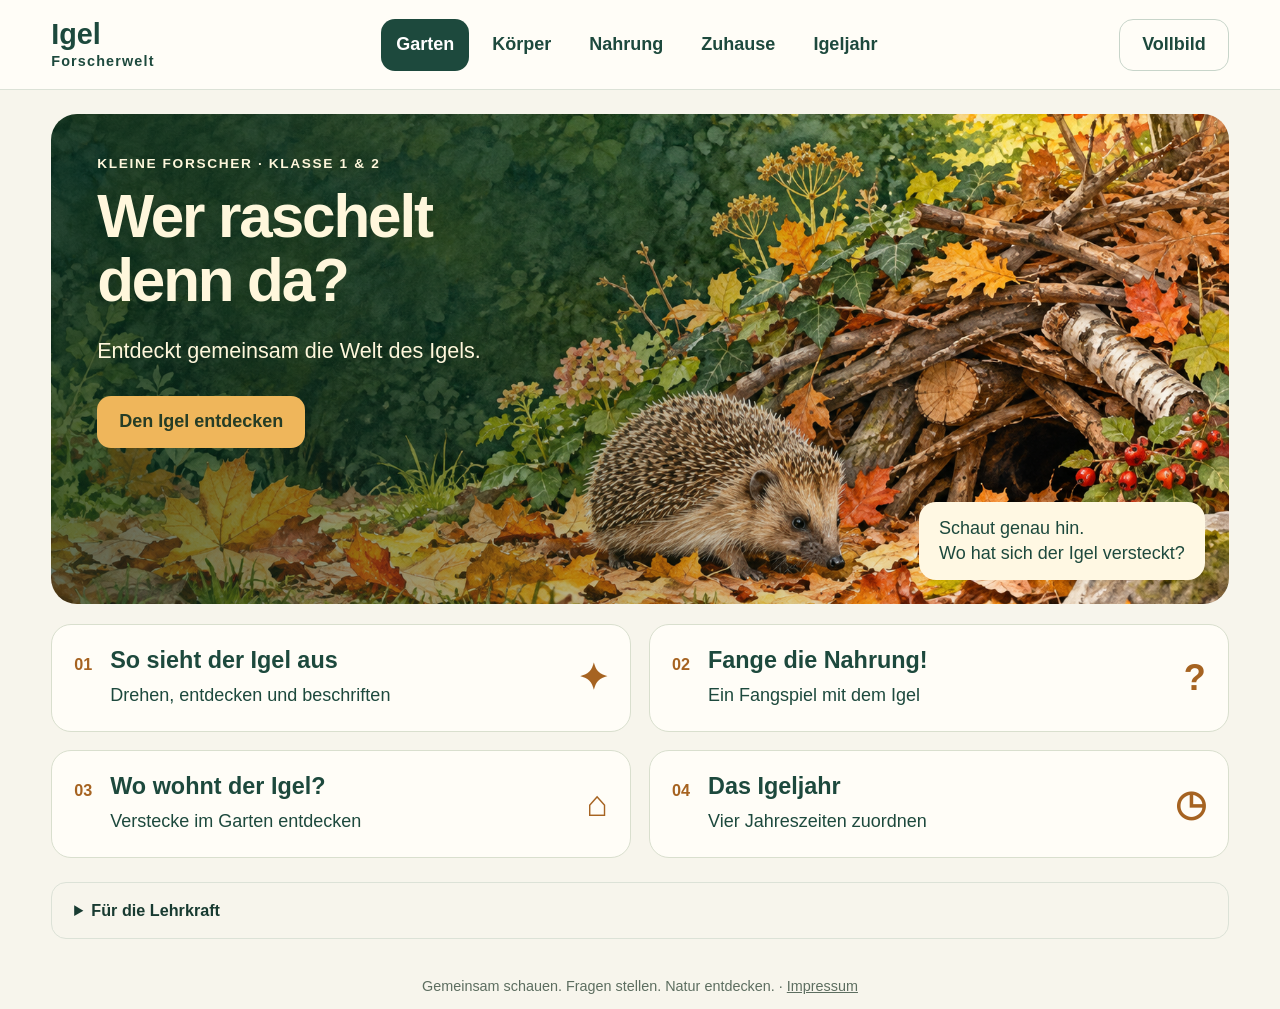
==== index.html @ 8b55c542 "Aktuelle Modellbeschriftung ohne alten Browsercache laden" ====
<!doctype html><html lang="de"><head><meta charset="utf-8"><meta name="viewport" content="width=device-width,initial-scale=1"><meta name="description" content="Entdeckt gemeinsam den Igel: Körperteile am 3D-Modell und ein Nahrungsspiel für Klasse 1 und 2."><title>Igel-Forscherwelt</title><link rel="icon" href="data:image/svg+xml,%3Csvg xmlns='http://www.w3.org/2000/svg' viewBox='0 0 32 32'%3E%3Crect width='32' height='32' rx='9' fill='%231d493d'/%3E%3Cpath d='M6 23L9 11L14 15L18 7L21 15L27 11L26 23Z' fill='%23efb65b'/%3E%3C/svg%3E"><link rel="stylesheet" href="style.css"></head><body>
<header><button class="brand" data-view="garden">Igel<span>Forscherwelt</span></button><nav aria-label="Lernstationen"><button data-view="garden" aria-current="page">Garten</button><button data-view="body">Körper</button><button data-view="food">Nahrung</button><button data-view="habitat">Zuhause</button><button data-view="year">Igeljahr</button></nav><button id="fullscreen" class="quiet">Vollbild</button></header>
<main><section id="garden" class="view"><div class="garden-art"><div class="intro"><div class="eyebrow">KLEINE FORSCHER · KLASSE 1 & 2</div><h1>Wer raschelt<br>denn da?</h1><p>Entdeckt gemeinsam die Welt des Igels.</p><button class="sun" data-view="body">Den Igel entdecken</button></div><div class="garden-note">Schaut genau hin.<br>Wo hat sich der Igel versteckt?</div></div><div class="station-grid"><button class="station" data-view="body"><span class="number">01</span><div><h2>So sieht der Igel aus</h2><p>Drehen, entdecken und beschriften</p></div><span class="station-symbol">✦</span></button><button class="station" data-view="food"><span class="number">02</span><div><h2>Fange die Nahrung!</h2><p>Ein Fangspiel mit dem Igel</p></div><span class="station-symbol">?</span></button><button class="station" data-view="habitat"><span class="number">03</span><div><h2>Wo wohnt der Igel?</h2><p>Verstecke im Garten entdecken</p></div><span class="station-symbol">⌂</span></button><button class="station" data-view="year"><span class="number">04</span><div><h2>Das Igeljahr</h2><p>Vier Jahreszeiten zuordnen</p></div><span class="station-symbol">◷</span></button></div><details class="teacher"><summary>Für die Lehrkraft</summary><p>Gemeinsam forschen: Vorwissen sammeln, Körperteile benennen und beschreiben, Nahrung unterscheiden. Am Beamer im Querformat nutzen; die Bildschirmspiegelung wird über das Kontrollzentrum des iPads gestartet.</p><p>Das 3D-Modell ist eine vereinfachte Darstellung des heimischen Igels. Lernziele orientieren sich am NRW-Lehrplan Sachunterricht, Bereich Natur und Umwelt, Tiere, Pflanzen, Lebensräume.</p><p>Fachliche Quellen: <a href="https://www.pro-igel.de/" target="_blank" rel="noopener">Pro Igel</a> · <a href="https://www.nabu.de/umwelt-und-ressourcen/oekologisch-leben/balkon-und-garten/tiere/saeugetiere/00755.html" target="_blank" rel="noopener">NABU: Igel im Garten</a> · <a href="https://bass.schule.nrw/19449.htm" target="_blank" rel="noopener">NRW: Lehrpläne Primarstufe</a></p></details></section>
<section id="body" class="view" hidden><div class="section-title"><div><div class="eyebrow">STATION 01 · KÖRPER</div><h1>Entdeckt den Igel.</h1></div></div><div class="body-layout"><div class="model-panel"><div id="model" aria-label="Drehbares 3D-Modell eines Igels"></div><div id="model-error" hidden>Das 3D-Modell konnte nicht geladen werden. Öffnet die Seite in Safari und versucht es erneut.</div><div class="model-help">Mit einem Finger drehen</div><div class="model-controls"><button id="rotate-left" aria-label="Igel nach links drehen">↶</button><button id="rotate-right" aria-label="Igel nach rechts drehen">↷</button><button id="reset-model">Ansicht zurücksetzen</button></div></div><div class="body-task"><div class="modes" role="group" aria-label="Aufgabenmodus"><button id="discover" aria-pressed="true">Entdecken</button><button id="practice" aria-pressed="false">Beschriften</button></div><p id="body-instruction">Tippt auf einen Punkt am Igel.</p><div class="words" id="words"></div><div class="feedback" id="body-feedback" aria-live="polite">Was fällt euch am Körper auf?</div><button id="all-labels" class="sun">Alle Namen zeigen</button><button id="restart-body" class="quiet">Neu beginnen</button></div></div></section>
<section id="food" class="view" hidden><div class="section-title"><div><div class="eyebrow">STATION 02 · NAHRUNG</div><h1>Fange die Nahrung!</h1></div></div><div class="catch-toolbar"><button id="catch-start" class="sun">Spiel starten</button><button id="catch-pause" class="quiet" disabled>Pause</button><span id="catch-score" role="status">0 gefangen</span></div><div id="catch-field" class="catch-field" tabindex="0" aria-label="Fangspiel. Igel mit dem Finger oder den Pfeiltasten bewegen."><div id="catch-item" class="catch-item" hidden></div><div id="catch-igel" class="catch-igel" aria-label="Igel">🦔</div><div class="catch-ground"></div></div><div class="catch-move"><button id="catch-left" aria-label="Igel nach links">←</button><span>Den Igel mit dem Finger oder den Pfeiltasten bewegen</span><button id="catch-right" aria-label="Igel nach rechts">→</button></div><p id="catch-feedback" class="feedback" aria-live="polite">Bereit?</p></section>
<section id="habitat" class="view" hidden><div class="section-title"><div><div class="eyebrow">STATION 03 · LEBENSRAUM</div><h1>Wo wohnt der Igel?</h1></div></div><p>Wo kann sich der Igel verstecken? Tippt auf die Orte.</p><div class="habitat-map"><div class="map-sky">☁️ ☀️ ☁️</div><div id="habitat-places" class="habitat-places"></div></div><p id="habitat-feedback" class="feedback" aria-live="polite">Schaut genau hin und begründet eure Vermutung.</p><button id="habitat-reset" class="quiet">Neu entdecken</button></section>
<section id="year" class="view" hidden><div class="section-title"><div><div class="eyebrow">STATION 04 · JAHRESZEITEN</div><h1>Das Igeljahr</h1></div></div><p>Wählt eine Karte. Tippt dann auf die passende Jahreszeit.</p><div id="year-cards" class="year-cards"></div><div id="year-seasons" class="year-seasons"></div><p id="year-feedback" class="feedback" aria-live="polite">Was macht der Igel im Laufe des Jahres?</p><button id="year-reset" class="quiet">Neu beginnen</button></section></main><footer>Gemeinsam schauen. Fragen stellen. Natur entdecken. · <a href="impressum.html" style="color:inherit;text-decoration:underline">Impressum</a></footer><script type="module" src="app.js?v=4"></script></body></html>
---- style.css ----
:root{font-family:ui-rounded,"Trebuchet MS",Arial,sans-serif;color:#183b31;background:#f7f5ec;font-size:18px;--green:#1d493d;--gold:#efb65b}*{box-sizing:border-box}body{margin:0}button,a{-webkit-tap-highlight-color:transparent}button{font:inherit;cursor:pointer;border:0;min-height:52px;border-radius:14px;padding:12px 22px;color:var(--green);background:#e8ece5;font-weight:700;touch-action:manipulation}button:focus-visible,a:focus-visible,summary:focus-visible{outline:4px solid #bc631d;outline-offset:4px}button:hover{filter:brightness(.96)}button:disabled{cursor:default;opacity:.7}header{height:90px;padding:12px 4vw;display:flex;align-items:center;justify-content:space-between;gap:18px;background:#fffdf7;border-bottom:1px solid #dce2d7}.brand{background:none;padding:0;font-size:1.6rem;text-align:left;line-height:1}.brand span{display:block;font-size:.8rem;margin-top:5px;letter-spacing:.08em}nav{display:flex;gap:8px}nav button{background:transparent}nav button[aria-current=page]{background:var(--green);color:white}.quiet{border:1px solid #c8d5ca;background:transparent}.sun{background:var(--gold);color:#263d26}main{max-width:1600px;margin:auto;padding:24px 4vw}.garden-art{height:min(53vw,490px);min-height:380px;border-radius:26px;background:linear-gradient(90deg,rgba(10,41,29,.65),transparent 80%),url(garten.png) center/cover;position:relative;color:#fff7dc;overflow:hidden}.intro{padding:42px 46px}.eyebrow{font-size:.76rem;letter-spacing:.12em;font-weight:800;margin-bottom:14px}h1{font-size:clamp(2.3rem,4.7vw,4.1rem);line-height:1.07;letter-spacing:-.035em;margin:0 0 20px}p{line-height:1.5}.intro p{font-size:1.2rem;max-width:400px;margin-bottom:28px}.garden-note{position:absolute;right:24px;bottom:24px;background:#fff8e3;color:var(--green);border-radius:17px;padding:14px 20px;font-size:1rem;line-height:1.4}.station-grid{display:grid;grid-template-columns:1fr 1fr;gap:18px;margin-top:20px}.station{display:flex;text-align:left;align-items:center;gap:18px;padding:22px;background:#fffdf7;border:1px solid #d9dfce;border-radius:20px}.number{color:#a66321;font-size:.9rem;align-self:flex-start;padding-top:8px}h2{font-size:1.3rem;margin:0 0 8px}.station p{font-weight:400;margin:0;font-size:1rem}.station-symbol{margin-left:auto;font-size:2rem;color:#a66321}.teacher{margin-top:24px;padding:18px 22px;border:1px solid #dce2d7;border-radius:15px;font-size:.9rem}.teacher summary{cursor:pointer;font-weight:700}.teacher a{color:#235f48}footer{text-align:center;font-size:.8rem;padding:15px 20px;color:#5d6e60}.section-title{display:flex;align-items:center;justify-content:space-between;gap:20px;margin:14px 0 24px}.section-title h1{font-size:2.5rem;margin:0}.body-layout{display:grid;grid-template-columns:minmax(0,1.6fr) minmax(300px,1fr);gap:24px}.model-panel{position:relative;background:#e3eadc;border:1px solid #cbd7c6;border-radius:24px;min-height:490px;overflow:hidden}#model{height:430px;position:relative;touch-action:none}#model canvas{display:block;width:100%;height:100%}.hotspot{position:absolute;min-height:40px;min-width:40px;padding:7px;border-radius:50px;background:#fff9e9;border:3px solid #b57629;box-shadow:0 2px 6px #0003;transform:translate(-50%,-50%);font-size:.87rem;z-index:2}.hotspot.named{padding:7px 13px}.model-help{position:absolute;left:20px;top:17px;font-size:.8rem;color:#526b53;pointer-events:none}.model-controls{display:flex;gap:8px;justify-content:center;padding:8px 10px 14px}.model-controls button{background:#f9fbf3;font-size:.9rem;padding:10px 15px}.body-task{padding:22px;background:#fffdf7;border:1px solid #dce2d7;border-radius:24px}.modes{display:flex;background:#edf0e7;border-radius:15px;padding:5px;gap:5px}.modes button{flex:1;padding:10px;font-size:.95rem;background:transparent}.modes button[aria-pressed=true]{background:var(--green);color:white}.words{display:grid;grid-template-columns:1fr 1fr;gap:9px}.words button{background:#f0efdf;border:2px solid transparent}.words button[aria-pressed=true]{border-color:#a5641d;background:#fce2a9}.words button.done{background:#d5e8ce}.feedback{background:#eef1e7;min-height:88px;border-radius:16px;padding:18px;line-height:1.5;font-weight:500;margin:18px 0}.body-task>.sun,.body-task>.quiet{width:100%;margin-bottom:9px}.food-instruction{font-size:1.2rem;margin:0 0 24px}.food-grid{display:grid;grid-template-columns:repeat(3,1fr);gap:16px}.food-card{background:#fffdf7;border:3px solid #dce2d7;min-height:160px;position:relative;display:flex;align-items:center;justify-content:center;gap:18px;font-size:1.3rem}.food-card .emoji{font-size:3.2rem;font-family:"Apple Color Emoji","Segoe UI Emoji",sans-serif}.food-card[aria-pressed=true]{border-color:#a5641d;background:#fff0c8}.food-card[aria-pressed=true]:after{content:'✓';position:absolute;right:12px;top:8px;color:#885014}.food-card.correct{border-color:#4d8051}.food-card.wrong{border-color:#b87736}.food-bottom{display:flex;align-items:center;gap:12px;margin-top:20px}.food-bottom .feedback{flex:1;margin:0}.view[hidden]{display:none!important}#model-error{padding:80px 30px;position:absolute;inset:0;background:#e3eadc} @media(max-width:900px){:root{font-size:17px}header{padding:10px 3vw;height:80px}main{padding:20px 3vw}.intro{padding:30px}.body-layout{grid-template-columns:1.3fr 1fr;gap:15px}.body-task{padding:15px}#model{height:380px}.model-panel{min-height:450px}.food-card{gap:10px;font-size:1.1rem}.food-card .emoji{font-size:2.8rem}.section-title h1{font-size:2.2rem}.food-bottom{flex-wrap:wrap}.food-bottom .feedback{flex-basis:100%}}@media(max-width:650px){header{height:auto;flex-wrap:wrap;gap:8px}.brand{font-size:1.25rem}header>.quiet{font-size:.8rem;padding:8px 12px;min-height:42px}nav{order:3;width:100%}nav button{flex:1;padding:8px;min-height:44px}h1{font-size:2.7rem}.garden-art{min-height:450px;background-position:60% center}.intro{padding:27px}.intro p{max-width:240px}.garden-note{left:20px;right:auto;bottom:20px;font-size:.9rem}.station-grid,.body-layout{grid-template-columns:1fr}.section-title{align-items:flex-start}.section-title h1{font-size:1.9rem}.section-title .quiet{padding:10px;font-size:.85rem}.food-grid{grid-template-columns:1fr 1fr}.food-card{min-height:145px;flex-direction:column;gap:8px}.model-panel{min-height:430px}#model{height:360px}.food-bottom button{flex:1}.station{padding:18px}}@media(prefers-reduced-motion:reduce){*{scroll-behavior:auto}}
.model-panel{background:radial-gradient(ellipse at 50% 42%,#f8f6ee 0%,#e7e8df 72%,#dce0d4 100%)}.model-leaders{position:absolute;inset:0;width:100%;height:100%;pointer-events:none;z-index:1}.model-leaders line{stroke:#8b765a;stroke-width:1.4;stroke-dasharray:3 3}.hotspot{min-height:34px;min-width:34px;padding:4px;border-width:2px;font-size:.8rem;background:#fffdf4;box-shadow:0 2px 7px #34230e1c}.hotspot.named{padding:5px 10px}.model-help{z-index:3}

header{height:auto;min-height:90px;flex-wrap:wrap}nav{flex-wrap:wrap}nav button{padding:10px 15px}.catch-toolbar,.catch-move{display:flex;align-items:center;justify-content:center;gap:16px;flex-wrap:wrap;margin:16px 0}.catch-field{height:390px;position:relative;overflow:hidden;border-radius:24px;border:2px solid #b7cab0;background:linear-gradient(#e6f3f4,#f5f7dd 78%,#c0d69d);touch-action:none;max-width:950px;margin:auto}.catch-item{position:absolute;transform:translateX(-50%);text-align:center;z-index:2;font-size:52px;line-height:1.1}.catch-item small{display:block;font-size:16px;font-weight:bold;background:#fffdf5;padding:4px 8px;border-radius:8px}.catch-igel{position:absolute;bottom:12px;left:50%;transform:translateX(-50%);font-size:68px;z-index:3}.catch-ground{position:absolute;bottom:0;width:100%;height:24px;background:#759d54}.catch-move span{font-size:.9rem}.habitat-map{padding:24px;border-radius:24px;background:linear-gradient(#dceff5 20%,#d2e4ba 20%)}.map-sky{font-size:3rem;text-align:center;margin-bottom:25px}.habitat-places,.year-cards{display:grid;grid-template-columns:repeat(3,1fr);gap:16px}.place{display:flex;flex-direction:column;align-items:center;gap:12px;min-height:160px;background:#fffdf3;border:3px solid transparent}.place>span{font-size:3.5rem}.place.visited{border-color:#668451}.year-cards{grid-template-columns:repeat(2,1fr)}.year-card{display:flex;align-items:center;text-align:left;gap:18px;background:#fffdf5;border:3px solid #dce2d7}.year-card>span:first-child{font-size:2.5rem}.year-card[aria-pressed=true]{border-color:#a66321;background:#fff0c8}.year-seasons{display:grid;grid-template-columns:repeat(4,1fr);gap:14px;margin-top:24px}.season{display:flex;flex-direction:column;gap:12px;min-height:180px;background:#e7eddf}.season>span{font-size:2.5rem}.season-answer{font-weight:normal;font-size:.95rem;line-height:1.5}@media(max-width:650px){.habitat-places,.year-seasons{grid-template-columns:repeat(2,1fr)}.year-cards{grid-template-columns:1fr}.catch-field{height:330px}.catch-move span{order:3;width:100%;text-align:center}nav{gap:3px}nav button{font-size:.85rem;padding:8px}.place{padding:10px;min-height:140px}.station-grid{grid-template-columns:1fr}}
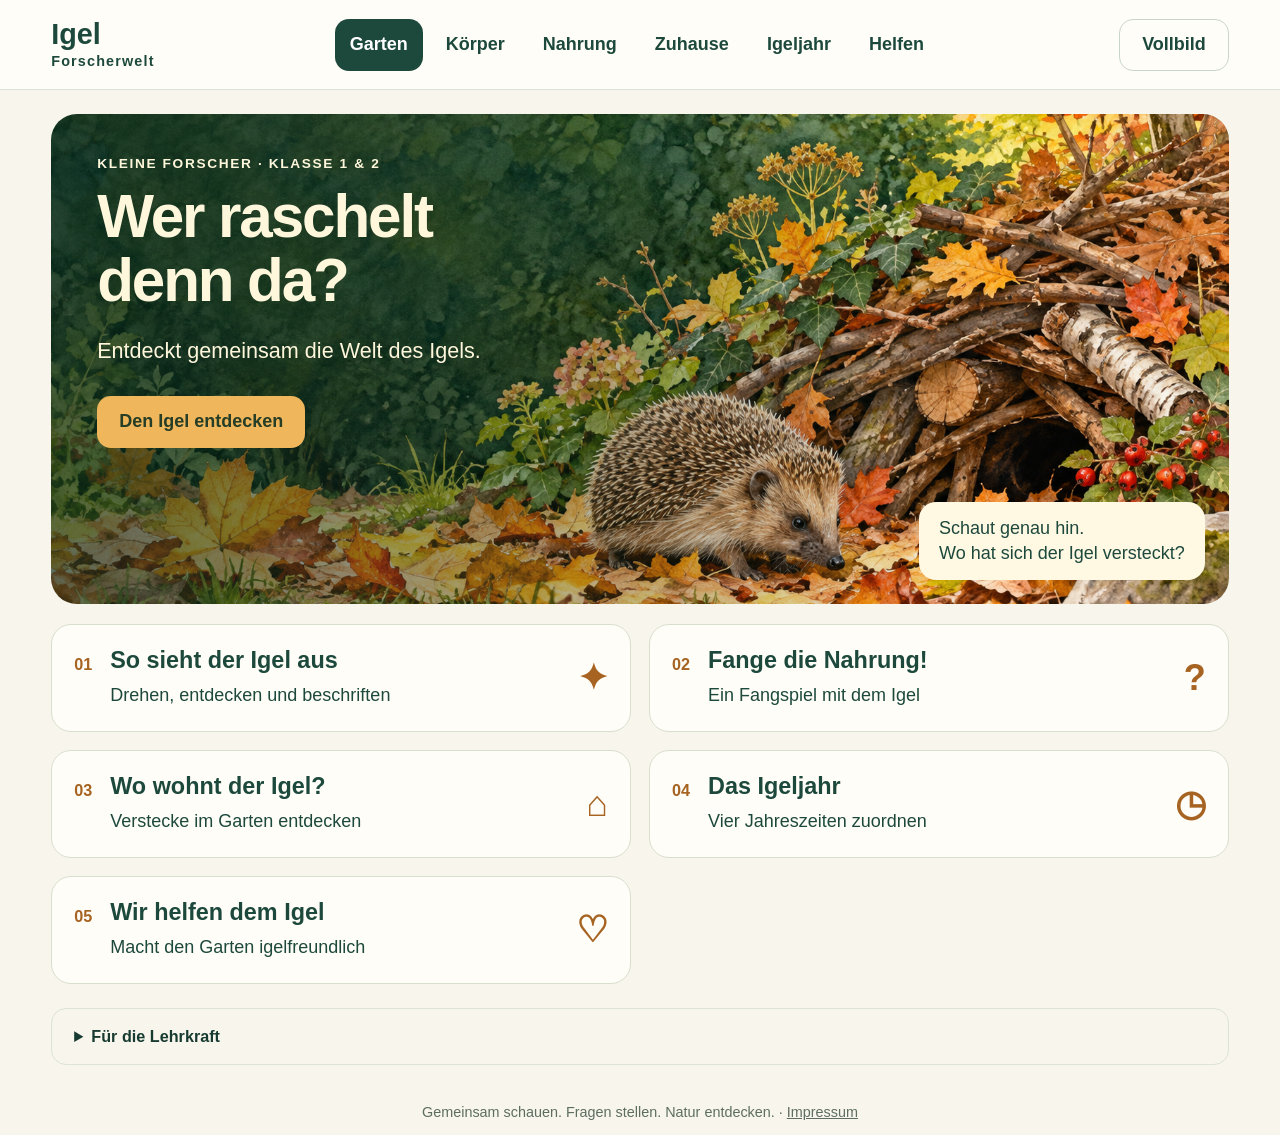
==== commit da1eb759: "Igelfreundlichen Garten und Forscherquizze ergänzen" ====
--- a/index.html
+++ b/index.html
@@ -1,7 +1,7 @@
-<!doctype html><html lang="de"><head><meta charset="utf-8"><meta name="viewport" content="width=device-width,initial-scale=1"><meta name="description" content="Entdeckt gemeinsam den Igel: Körperteile am 3D-Modell und ein Nahrungsspiel für Klasse 1 und 2."><title>Igel-Forscherwelt</title><link rel="icon" href="data:image/svg+xml,%3Csvg xmlns='http://www.w3.org/2000/svg' viewBox='0 0 32 32'%3E%3Crect width='32' height='32' rx='9' fill='%231d493d'/%3E%3Cpath d='M6 23L9 11L14 15L18 7L21 15L27 11L26 23Z' fill='%23efb65b'/%3E%3C/svg%3E"><link rel="stylesheet" href="style.css"></head><body>
-<header><button class="brand" data-view="garden">Igel<span>Forscherwelt</span></button><nav aria-label="Lernstationen"><button data-view="garden" aria-current="page">Garten</button><button data-view="body">Körper</button><button data-view="food">Nahrung</button><button data-view="habitat">Zuhause</button><button data-view="year">Igeljahr</button></nav><button id="fullscreen" class="quiet">Vollbild</button></header>
-<main><section id="garden" class="view"><div class="garden-art"><div class="intro"><div class="eyebrow">KLEINE FORSCHER · KLASSE 1 & 2</div><h1>Wer raschelt<br>denn da?</h1><p>Entdeckt gemeinsam die Welt des Igels.</p><button class="sun" data-view="body">Den Igel entdecken</button></div><div class="garden-note">Schaut genau hin.<br>Wo hat sich der Igel versteckt?</div></div><div class="station-grid"><button class="station" data-view="body"><span class="number">01</span><div><h2>So sieht der Igel aus</h2><p>Drehen, entdecken und beschriften</p></div><span class="station-symbol">✦</span></button><button class="station" data-view="food"><span class="number">02</span><div><h2>Fange die Nahrung!</h2><p>Ein Fangspiel mit dem Igel</p></div><span class="station-symbol">?</span></button><button class="station" data-view="habitat"><span class="number">03</span><div><h2>Wo wohnt der Igel?</h2><p>Verstecke im Garten entdecken</p></div><span class="station-symbol">⌂</span></button><button class="station" data-view="year"><span class="number">04</span><div><h2>Das Igeljahr</h2><p>Vier Jahreszeiten zuordnen</p></div><span class="station-symbol">◷</span></button></div><details class="teacher"><summary>Für die Lehrkraft</summary><p>Gemeinsam forschen: Vorwissen sammeln, Körperteile benennen und beschreiben, Nahrung unterscheiden. Am Beamer im Querformat nutzen; die Bildschirmspiegelung wird über das Kontrollzentrum des iPads gestartet.</p><p>Das 3D-Modell ist eine vereinfachte Darstellung des heimischen Igels. Lernziele orientieren sich am NRW-Lehrplan Sachunterricht, Bereich Natur und Umwelt, Tiere, Pflanzen, Lebensräume.</p><p>Fachliche Quellen: <a href="https://www.pro-igel.de/" target="_blank" rel="noopener">Pro Igel</a> · <a href="https://www.nabu.de/umwelt-und-ressourcen/oekologisch-leben/balkon-und-garten/tiere/saeugetiere/00755.html" target="_blank" rel="noopener">NABU: Igel im Garten</a> · <a href="https://bass.schule.nrw/19449.htm" target="_blank" rel="noopener">NRW: Lehrpläne Primarstufe</a></p></details></section>
+<!doctype html><html lang="de"><head><meta charset="utf-8"><meta name="viewport" content="width=device-width,initial-scale=1"><meta name="description" content="Entdeckt gemeinsam den Igel: Körperteile am 3D-Modell und ein Nahrungsspiel für Klasse 1 und 2."><title>Igel-Forscherwelt</title><link rel="icon" href="data:image/svg+xml,%3Csvg xmlns='http://www.w3.org/2000/svg' viewBox='0 0 32 32'%3E%3Crect width='32' height='32' rx='9' fill='%231d493d'/%3E%3Cpath d='M6 23L9 11L14 15L18 7L21 15L27 11L26 23Z' fill='%23efb65b'/%3E%3C/svg%3E"><link rel="stylesheet" href="style.css?v=5"></head><body>
+<header><button class="brand" data-view="garden">Igel<span>Forscherwelt</span></button><nav aria-label="Lernstationen"><button data-view="garden" aria-current="page">Garten</button><button data-view="body">Körper</button><button data-view="food">Nahrung</button><button data-view="habitat">Zuhause</button><button data-view="year">Igeljahr</button><button data-view="help">Helfen</button></nav><button id="fullscreen" class="quiet">Vollbild</button></header>
+<main><section id="garden" class="view"><div class="garden-art"><div class="intro"><div class="eyebrow">KLEINE FORSCHER · KLASSE 1 & 2</div><h1>Wer raschelt<br>denn da?</h1><p>Entdeckt gemeinsam die Welt des Igels.</p><button class="sun" data-view="body">Den Igel entdecken</button></div><div class="garden-note">Schaut genau hin.<br>Wo hat sich der Igel versteckt?</div></div><div class="station-grid"><button class="station" data-view="body"><span class="number">01</span><div><h2>So sieht der Igel aus</h2><p>Drehen, entdecken und beschriften</p></div><span class="station-symbol">✦</span></button><button class="station" data-view="food"><span class="number">02</span><div><h2>Fange die Nahrung!</h2><p>Ein Fangspiel mit dem Igel</p></div><span class="station-symbol">?</span></button><button class="station" data-view="habitat"><span class="number">03</span><div><h2>Wo wohnt der Igel?</h2><p>Verstecke im Garten entdecken</p></div><span class="station-symbol">⌂</span></button><button class="station" data-view="year"><span class="number">04</span><div><h2>Das Igeljahr</h2><p>Vier Jahreszeiten zuordnen</p></div><span class="station-symbol">◷</span></button><button class="station" data-view="help"><span class="number">05</span><div><h2>Wir helfen dem Igel</h2><p>Macht den Garten igelfreundlich</p></div><span class="station-symbol">♡</span></button></div><details class="teacher"><summary>Für die Lehrkraft</summary><p>Gemeinsam forschen: Vorwissen sammeln, Körperteile benennen und beschreiben, Nahrung unterscheiden. Am Beamer im Querformat nutzen; die Bildschirmspiegelung wird über das Kontrollzentrum des iPads gestartet.</p><p>Das 3D-Modell ist eine vereinfachte Darstellung des heimischen Igels. Lernziele orientieren sich am NRW-Lehrplan Sachunterricht, Bereich Natur und Umwelt, Tiere, Pflanzen, Lebensräume. Bei der Station „Helfen“ gemeinsam begründen und die Ideen mit Erwachsenen im eigenen Garten besprechen.</p><p>Fachliche Quellen: <a href="https://www.pro-igel.de/" target="_blank" rel="noopener">Pro Igel</a> · <a href="https://www.nabu.de/umwelt-und-ressourcen/oekologisch-leben/balkon-und-garten/tiere/saeugetiere/00755.html" target="_blank" rel="noopener">NABU: Igel im Garten</a> · <a href="https://bass.schule.nrw/19449.htm" target="_blank" rel="noopener">NRW: Lehrpläne Primarstufe</a></p></details></section>
 <section id="body" class="view" hidden><div class="section-title"><div><div class="eyebrow">STATION 01 · KÖRPER</div><h1>Entdeckt den Igel.</h1></div></div><div class="body-layout"><div class="model-panel"><div id="model" aria-label="Drehbares 3D-Modell eines Igels"></div><div id="model-error" hidden>Das 3D-Modell konnte nicht geladen werden. Öffnet die Seite in Safari und versucht es erneut.</div><div class="model-help">Mit einem Finger drehen</div><div class="model-controls"><button id="rotate-left" aria-label="Igel nach links drehen">↶</button><button id="rotate-right" aria-label="Igel nach rechts drehen">↷</button><button id="reset-model">Ansicht zurücksetzen</button></div></div><div class="body-task"><div class="modes" role="group" aria-label="Aufgabenmodus"><button id="discover" aria-pressed="true">Entdecken</button><button id="practice" aria-pressed="false">Beschriften</button></div><p id="body-instruction">Tippt auf einen Punkt am Igel.</p><div class="words" id="words"></div><div class="feedback" id="body-feedback" aria-live="polite">Was fällt euch am Körper auf?</div><button id="all-labels" class="sun">Alle Namen zeigen</button><button id="restart-body" class="quiet">Neu beginnen</button></div></div></section>
 <section id="food" class="view" hidden><div class="section-title"><div><div class="eyebrow">STATION 02 · NAHRUNG</div><h1>Fange die Nahrung!</h1></div></div><div class="catch-toolbar"><button id="catch-start" class="sun">Spiel starten</button><button id="catch-pause" class="quiet" disabled>Pause</button><span id="catch-score" role="status">0 gefangen</span></div><div id="catch-field" class="catch-field" tabindex="0" aria-label="Fangspiel. Igel mit dem Finger oder den Pfeiltasten bewegen."><div id="catch-item" class="catch-item" hidden></div><div id="catch-igel" class="catch-igel" aria-label="Igel">🦔</div><div class="catch-ground"></div></div><div class="catch-move"><button id="catch-left" aria-label="Igel nach links">←</button><span>Den Igel mit dem Finger oder den Pfeiltasten bewegen</span><button id="catch-right" aria-label="Igel nach rechts">→</button></div><p id="catch-feedback" class="feedback" aria-live="polite">Bereit?</p></section>
 <section id="habitat" class="view" hidden><div class="section-title"><div><div class="eyebrow">STATION 03 · LEBENSRAUM</div><h1>Wo wohnt der Igel?</h1></div></div><p>Wo kann sich der Igel verstecken? Tippt auf die Orte.</p><div class="habitat-map"><div class="map-sky">☁️ ☀️ ☁️</div><div id="habitat-places" class="habitat-places"></div></div><p id="habitat-feedback" class="feedback" aria-live="polite">Schaut genau hin und begründet eure Vermutung.</p><button id="habitat-reset" class="quiet">Neu entdecken</button></section>
-<section id="year" class="view" hidden><div class="section-title"><div><div class="eyebrow">STATION 04 · JAHRESZEITEN</div><h1>Das Igeljahr</h1></div></div><p>Wählt eine Karte. Tippt dann auf die passende Jahreszeit.</p><div id="year-cards" class="year-cards"></div><div id="year-seasons" class="year-seasons"></div><p id="year-feedback" class="feedback" aria-live="polite">Was macht der Igel im Laufe des Jahres?</p><button id="year-reset" class="quiet">Neu beginnen</button></section></main><footer>Gemeinsam schauen. Fragen stellen. Natur entdecken. · <a href="impressum.html" style="color:inherit;text-decoration:underline">Impressum</a></footer><script type="module" src="app.js?v=4"></script></body></html>
+<section id="year" class="view" hidden><div class="section-title"><div><div class="eyebrow">STATION 04 · JAHRESZEITEN</div><h1>Das Igeljahr</h1></div></div><p>Wählt eine Karte. Tippt dann auf die passende Jahreszeit.</p><div id="year-cards" class="year-cards"></div><div id="year-seasons" class="year-seasons"></div><p id="year-feedback" class="feedback" aria-live="polite">Was macht der Igel im Laufe des Jahres?</p><button id="year-reset" class="quiet">Neu beginnen</button></section><section id="help" class="view" hidden><div class="section-title"><div><div class="eyebrow">STATION 05 · IGELSCHUTZ</div><h1>Wir helfen dem Igel.</h1></div></div><p>Unser Igel braucht Verstecke, Wasser und freie Wege. Tippt auf eine Stelle im Garten. Wählt dann eine Hilfe.</p><div class="help-garden"><div class="help-sky" aria-hidden="true">☁️ &nbsp; 🌙 &nbsp; ☁️</div><div class="help-resident" aria-hidden="true">🦔</div><p id="help-progress" role="status">0 von 4 Gartenstellen verbessert</p><div id="help-spots" class="help-spots"></div></div><div id="help-task" class="help-task" hidden><h2 id="help-question" tabindex="-1"></h2><div id="help-options" class="help-options"></div></div><p id="help-feedback" class="feedback" aria-live="polite">Wo könnt ihr dem Igel helfen? Begründet eure Ideen.</p><button id="help-reset" class="quiet">Garten neu gestalten</button></section></main><footer>Gemeinsam schauen. Fragen stellen. Natur entdecken. · <a href="impressum.html" style="color:inherit;text-decoration:underline">Impressum</a></footer><script type="module" src="app.js?v=5"></script></body></html>
--- a/style.css
+++ b/style.css
@@ -1,4 +1,5 @@
-:root{font-family:ui-rounded,"Trebuchet MS",Arial,sans-serif;color:#183b31;background:#f7f5ec;font-size:18px;--green:#1d493d;--gold:#efb65b}*{box-sizing:border-box}body{margin:0}button,a{-webkit-tap-highlight-color:transparent}button{font:inherit;cursor:pointer;border:0;min-height:52px;border-radius:14px;padding:12px 22px;color:var(--green);background:#e8ece5;font-weight:700;touch-action:manipulation}button:focus-visible,a:focus-visible,summary:focus-visible{outline:4px solid #bc631d;outline-offset:4px}button:hover{filter:brightness(.96)}button:disabled{cursor:default;opacity:.7}header{height:90px;padding:12px 4vw;display:flex;align-items:center;justify-content:space-between;gap:18px;background:#fffdf7;border-bottom:1px solid #dce2d7}.brand{background:none;padding:0;font-size:1.6rem;text-align:left;line-height:1}.brand span{display:block;font-size:.8rem;margin-top:5px;letter-spacing:.08em}nav{display:flex;gap:8px}nav button{background:transparent}nav button[aria-current=page]{background:var(--green);color:white}.quiet{border:1px solid #c8d5ca;background:transparent}.sun{background:var(--gold);color:#263d26}main{max-width:1600px;margin:auto;padding:24px 4vw}.garden-art{height:min(53vw,490px);min-height:380px;border-radius:26px;background:linear-gradient(90deg,rgba(10,41,29,.65),transparent 80%),url(garten.png) center/cover;position:relative;color:#fff7dc;overflow:hidden}.intro{padding:42px 46px}.eyebrow{font-size:.76rem;letter-spacing:.12em;font-weight:800;margin-bottom:14px}h1{font-size:clamp(2.3rem,4.7vw,4.1rem);line-height:1.07;letter-spacing:-.035em;margin:0 0 20px}p{line-height:1.5}.intro p{font-size:1.2rem;max-width:400px;margin-bottom:28px}.garden-note{position:absolute;right:24px;bottom:24px;background:#fff8e3;color:var(--green);border-radius:17px;padding:14px 20px;font-size:1rem;line-height:1.4}.station-grid{display:grid;grid-template-columns:1fr 1fr;gap:18px;margin-top:20px}.station{display:flex;text-align:left;align-items:center;gap:18px;padding:22px;background:#fffdf7;border:1px solid #d9dfce;border-radius:20px}.number{color:#a66321;font-size:.9rem;align-self:flex-start;padding-top:8px}h2{font-size:1.3rem;margin:0 0 8px}.station p{font-weight:400;margin:0;font-size:1rem}.station-symbol{margin-left:auto;font-size:2rem;color:#a66321}.teacher{margin-top:24px;padding:18px 22px;border:1px solid #dce2d7;border-radius:15px;font-size:.9rem}.teacher summary{cursor:pointer;font-weight:700}.teacher a{color:#235f48}footer{text-align:center;font-size:.8rem;padding:15px 20px;color:#5d6e60}.section-title{display:flex;align-items:center;justify-content:space-between;gap:20px;margin:14px 0 24px}.section-title h1{font-size:2.5rem;margin:0}.body-layout{display:grid;grid-template-columns:minmax(0,1.6fr) minmax(300px,1fr);gap:24px}.model-panel{position:relative;background:#e3eadc;border:1px solid #cbd7c6;border-radius:24px;min-height:490px;overflow:hidden}#model{height:430px;position:relative;touch-action:none}#model canvas{display:block;width:100%;height:100%}.hotspot{position:absolute;min-height:40px;min-width:40px;padding:7px;border-radius:50px;background:#fff9e9;border:3px solid #b57629;box-shadow:0 2px 6px #0003;transform:translate(-50%,-50%);font-size:.87rem;z-index:2}.hotspot.named{padding:7px 13px}.model-help{position:absolute;left:20px;top:17px;font-size:.8rem;color:#526b53;pointer-events:none}.model-controls{display:flex;gap:8px;justify-content:center;padding:8px 10px 14px}.model-controls button{background:#f9fbf3;font-size:.9rem;padding:10px 15px}.body-task{padding:22px;background:#fffdf7;border:1px solid #dce2d7;border-radius:24px}.modes{display:flex;background:#edf0e7;border-radius:15px;padding:5px;gap:5px}.modes button{flex:1;padding:10px;font-size:.95rem;background:transparent}.modes button[aria-pressed=true]{background:var(--green);color:white}.words{display:grid;grid-template-columns:1fr 1fr;gap:9px}.words button{background:#f0efdf;border:2px solid transparent}.words button[aria-pressed=true]{border-color:#a5641d;background:#fce2a9}.words button.done{background:#d5e8ce}.feedback{background:#eef1e7;min-height:88px;border-radius:16px;padding:18px;line-height:1.5;font-weight:500;margin:18px 0}.body-task>.sun,.body-task>.quiet{width:100%;margin-bottom:9px}.food-instruction{font-size:1.2rem;margin:0 0 24px}.food-grid{display:grid;grid-template-columns:repeat(3,1fr);gap:16px}.food-card{background:#fffdf7;border:3px solid #dce2d7;min-height:160px;position:relative;display:flex;align-items:center;justify-content:center;gap:18px;font-size:1.3rem}.food-card .emoji{font-size:3.2rem;font-family:"Apple Color Emoji","Segoe UI Emoji",sans-serif}.food-card[aria-pressed=true]{border-color:#a5641d;background:#fff0c8}.food-card[aria-pressed=true]:after{content:'✓';position:absolute;right:12px;top:8px;color:#885014}.food-card.correct{border-color:#4d8051}.food-card.wrong{border-color:#b87736}.food-bottom{display:flex;align-items:center;gap:12px;margin-top:20px}.food-bottom .feedback{flex:1;margin:0}.view[hidden]{display:none!important}#model-error{padding:80px 30px;position:absolute;inset:0;background:#e3eadc} @media(max-width:900px){:root{font-size:17px}header{padding:10px 3vw;height:80px}main{padding:20px 3vw}.intro{padding:30px}.body-layout{grid-template-columns:1.3fr 1fr;gap:15px}.body-task{padding:15px}#model{height:380px}.model-panel{min-height:450px}.food-card{gap:10px;font-size:1.1rem}.food-card .emoji{font-size:2.8rem}.section-title h1{font-size:2.2rem}.food-bottom{flex-wrap:wrap}.food-bottom .feedback{flex-basis:100%}}@media(max-width:650px){header{height:auto;flex-wrap:wrap;gap:8px}.brand{font-size:1.25rem}header>.quiet{font-size:.8rem;padding:8px 12px;min-height:42px}nav{order:3;width:100%}nav button{flex:1;padding:8px;min-height:44px}h1{font-size:2.7rem}.garden-art{min-height:450px;background-position:60% center}.intro{padding:27px}.intro p{max-width:240px}.garden-note{left:20px;right:auto;bottom:20px;font-size:.9rem}.station-grid,.body-layout{grid-template-columns:1fr}.section-title{align-items:flex-start}.section-title h1{font-size:1.9rem}.section-title .quiet{padding:10px;font-size:.85rem}.food-grid{grid-template-columns:1fr 1fr}.food-card{min-height:145px;flex-direction:column;gap:8px}.model-panel{min-height:430px}#model{height:360px}.food-bottom button{flex:1}.station{padding:18px}}@media(prefers-reduced-motion:reduce){*{scroll-behavior:auto}}
-.model-panel{background:radial-gradient(ellipse at 50% 42%,#f8f6ee 0%,#e7e8df 72%,#dce0d4 100%)}.model-leaders{position:absolute;inset:0;width:100%;height:100%;pointer-events:none;z-index:1}.model-leaders line{stroke:#8b765a;stroke-width:1.4;stroke-dasharray:3 3}.hotspot{min-height:34px;min-width:34px;padding:4px;border-width:2px;font-size:.8rem;background:#fffdf4;box-shadow:0 2px 7px #34230e1c}.hotspot.named{padding:5px 10px}.model-help{z-index:3}
+:root{font-family:ui-rounded,"Trebuchet MS",Arial,sans-serif;color:#183b31;background:#f7f5ec;font-size:18px;--green:#1d493d;--gold:#efb65b}*{box-sizing:border-box}body{margin:0}button,a{-webkit-tap-highlight-color:transparent}button{font:inherit;cursor:pointer;border:0;min-height:52px;border-radius:14px;padding:12px 22px;color:var(--green);background:#e8ece5;font-weight:700;touch-action:manipulation}button:focus-visible,a:focus-visible,summary:focus-visible{outline:4px solid #bc631d;outline-offset:4px}button:hover{filter:brightness(.96)}button:disabled{cursor:default;opacity:.7}header{height:90px;padding:12px 4vw;display:flex;align-items:center;justify-content:space-between;gap:18px;background:#fffdf7;border-bottom:1px solid #dce2d7}.brand{background:none;padding:0;font-size:1.6rem;text-align:left;line-height:1}.brand span{display:block;font-size:.8rem;margin-top:5px;letter-spacing:.08em}nav{display:flex;gap:8px}nav button{background:transparent}nav button[aria-current=page]{background:var(--green);color:white}.quiet{border:1px solid #c8d5ca;background:transparent}.sun{background:var(--gold);color:#263d26}main{max-width:1600px;margin:auto;padding:24px 4vw}.garden-art{height:min(53vw,490px);min-height:380px;border-radius:26px;background:linear-gradient(90deg,rgba(10,41,29,.65),transparent 80%),url(garten.png) center/cover;position:relative;color:#fff7dc;overflow:hidden}.intro{padding:42px 46px}.eyebrow{font-size:.76rem;letter-spacing:.12em;font-weight:800;margin-bottom:14px}h1{font-size:clamp(2.3rem,4.7vw,4.1rem);line-height:1.07;letter-spacing:-.035em;margin:0 0 20px}p{line-height:1.5}.intro p{font-size:1.2rem;max-width:400px;margin-bottom:28px}.garden-note{position:absolute;right:24px;bottom:24px;background:#fff8e3;color:var(--green);border-radius:17px;padding:14px 20px;font-size:1rem;line-height:1.4}.station-grid{display:grid;grid-template-columns:1fr 1fr;gap:18px;margin-top:20px}.station{display:flex;text-align:left;align-items:center;gap:18px;padding:22px;background:#fffdf7;border:1px solid #d9dfce;border-radius:20px}.number{color:#a66321;font-size:.9rem;align-self:flex-start;padding-top:8px}h2{font-size:1.3rem;margin:0 0 8px}.station p{font-weight:400;margin:0;font-size:1rem}.station-symbol{margin-left:auto;font-size:2rem;color:#a66321}.teacher{margin-top:24px;padding:18px 22px;border:1px solid #dce2d7;border-radius:15px;font-size:.9rem}.teacher summary{cursor:pointer;font-weight:700}.teacher a{color:#235f48}footer{text-align:center;font-size:.8rem;padding:15px 20px;color:#5d6e60}.section-title{display:flex;align-items:center;justify-content:space-between;gap:20px;margin:14px 0 24px}.section-title h1{font-size:2.5rem;margin:0}.body-layout{display:grid;grid-template-columns:minmax(0,1.6fr) minmax(300px,1fr);gap:24px}.model-panel{position:relative;background:#e3eadc;border:1px solid #cbd7c6;border-radius:24px;min-height:490px;overflow:hidden}#model{height:430px;position:relative;touch-action:none}#model canvas{display:block;width:100%;height:100%}.hotspot{position:absolute;min-height:40px;min-width:40px;padding:7px;border-radius:50px;background:#fff9e9;border:3px solid #b57629;box-shadow:0 2px 6px #0003;transform:translate(-50%,-50%);font-size:.87rem;z-index:2}.hotspot.named{padding:7px 13px}.model-help{position:absolute;left:20px;top:17px;font-size:.8rem;color:#526b53;pointer-events:none}.model-controls{display:flex;gap:8px;justify-content:center;padding:8px 10px 14px}.model-controls button{background:#f9fbf3;font-size:.9rem;padding:10px 15px}.body-task{padding:22px;background:#fffdf7;border:1px solid #dce2d7;border-radius:24px}.modes{display:flex;background:#edf0e7;border-radius:15px;padding:5px;gap:5px}.modes button{flex:1;padding:10px;font-size:.95rem;background:transparent}.modes button[aria-pressed=true]{background:var(--green);color:white}.words{display:grid;grid-template-columns:1fr 1fr;gap:9px}.words button{background:#f0efdf;border:2px solid transparent}.words button[aria-pressed=true]{border-color:#a5641d;background:#fce2a9}.words button.done{background:#d5e8ce}.feedback{background:#eef1e7;min-height:88px;border-radius:16px;padding:18px;line-height:1.5;font-weight:500;margin:18px 0}.body-task>.sun,.body-task>.quiet{width:100%;margin-bottom:9px}.food-instruction{font-size:1.2rem;margin:0 0 24px}.food-grid{display:grid;grid-template-columns:repeat(3,1fr);gap:16px}.food-card{background:#fffdf7;border:3px solid #dce2d7;min-height:160px;position:relative;display:flex;align-items:center;justify-content:center;gap:18px;font-size:1.3rem}.food-card .emoji{font-size:3.2rem;font-family:"Apple Color Emoji","Segoe UI Emoji",sans-serif}.food-card[aria-pressed=true]{border-color:#a5641d;background:#fff0c8}.food-card[aria-pressed=true]:after{content:'✓';position:absolute;right:12px;top:8px;color:#885014}.food-card.correct{border-color:#4d8051}.food-card.wrong{border-color:#b87736}.food-bottom{display:flex;align-items:center;gap:12px;margin-top:20px}.food-bottom .feedback{flex:1;margin:0}.view[hidden]{display:none!important}#model-error{padding:80px 30px;position:absolute;inset:0;background:#e3eadc} @media(max-width:900px){:root{font-size:17px}header{padding:10px 3vw;height:80px}main{padding:20px 3vw}.intro{padding:30px}.body-layout{grid-template-columns:1.3fr 1fr;gap:15px}.body-task{padding:15px}#model{height:380px}.model-panel{min-height:450px}.food-card{gap:10px;font-size:1.1rem}.food-card .emoji{font-size:2.8rem}.section-title h1{font-size:2.2rem}.food-bottom{flex-wrap:wrap}.food-bottom .feedback{flex-basis:100%}}@media(max-width:650px){header{height:auto;flex-wrap:wrap;gap:8px}.brand{font-size:1.25rem}header>.quiet{font-size:.8rem;padding:8px 12px;min-height:42px}nav{order:3;width:100%}nav button{flex:1;padding:8px;min-height:44px}h1{font-size:2.7rem}.garden-art{min-height:450px;background-position:60% center}.intro{padding:27px}.intro p{max-width:240px}.garden-note{left:20px;right:auto;bottom:20px;font-size:.9rem}.station-grid,.body-layout{grid-template-columns:1fr}.section-title{align-items:flex-start}.section-title h1{font-size:1.9rem}.section-title .quiet{padding:10px;font-size:.85rem}.food-grid{grid-template-columns:1fr 1fr}.food-card{min-height:145px;flex-direction:column;gap:8px}.model-panel{min-height:430px}#model{height:360px}.food-bottom button{flex:1}.station{padding:18px}}@media(prefers-reduced-motion:reduce){*{scroll-behavior:auto}}
+.model-panel{background:radial-gradient(ellipse at 50% 42%,#f8f6ee 0%,#e7e8df 72%,#dce0d4 100%)}.model-leaders{position:absolute;inset:0;width:100%;height:100%;pointer-events:none;z-index:1}.model-leaders line{stroke:#8b765a;stroke-width:1.4;stroke-dasharray:3 3}.hotspot{min-height:34px;min-width:34px;padding:4px;border-width:2px;font-size:.8rem;background:#fffdf4;box-shadow:0 2px 7px #34230e1c}.hotspot.named{padding:5px 10px}.model-help{z-index:3}
 
 header{height:auto;min-height:90px;flex-wrap:wrap}nav{flex-wrap:wrap}nav button{padding:10px 15px}.catch-toolbar,.catch-move{display:flex;align-items:center;justify-content:center;gap:16px;flex-wrap:wrap;margin:16px 0}.catch-field{height:390px;position:relative;overflow:hidden;border-radius:24px;border:2px solid #b7cab0;background:linear-gradient(#e6f3f4,#f5f7dd 78%,#c0d69d);touch-action:none;max-width:950px;margin:auto}.catch-item{position:absolute;transform:translateX(-50%);text-align:center;z-index:2;font-size:52px;line-height:1.1}.catch-item small{display:block;font-size:16px;font-weight:bold;background:#fffdf5;padding:4px 8px;border-radius:8px}.catch-igel{position:absolute;bottom:12px;left:50%;transform:translateX(-50%);font-size:68px;z-index:3}.catch-ground{position:absolute;bottom:0;width:100%;height:24px;background:#759d54}.catch-move span{font-size:.9rem}.habitat-map{padding:24px;border-radius:24px;background:linear-gradient(#dceff5 20%,#d2e4ba 20%)}.map-sky{font-size:3rem;text-align:center;margin-bottom:25px}.habitat-places,.year-cards{display:grid;grid-template-columns:repeat(3,1fr);gap:16px}.place{display:flex;flex-direction:column;align-items:center;gap:12px;min-height:160px;background:#fffdf3;border:3px solid transparent}.place>span{font-size:3.5rem}.place.visited{border-color:#668451}.year-cards{grid-template-columns:repeat(2,1fr)}.year-card{display:flex;align-items:center;text-align:left;gap:18px;background:#fffdf5;border:3px solid #dce2d7}.year-card>span:first-child{font-size:2.5rem}.year-card[aria-pressed=true]{border-color:#a66321;background:#fff0c8}.year-seasons{display:grid;grid-template-columns:repeat(4,1fr);gap:14px;margin-top:24px}.season{display:flex;flex-direction:column;gap:12px;min-height:180px;background:#e7eddf}.season>span{font-size:2.5rem}.season-answer{font-weight:normal;font-size:.95rem;line-height:1.5}@media(max-width:650px){.habitat-places,.year-seasons{grid-template-columns:repeat(2,1fr)}.year-cards{grid-template-columns:1fr}.catch-field{height:330px}.catch-move span{order:3;width:100%;text-align:center}nav{gap:3px}nav button{font-size:.85rem;padding:8px}.place{padding:10px;min-height:140px}.station-grid{grid-template-columns:1fr}}
+.help-garden{position:relative;border:2px solid #b7cab0;border-radius:24px;background:linear-gradient(#dceaf3 0 105px,#d5e5bd 105px);padding:20px 24px 28px}.help-sky{text-align:center;font-size:2.6rem}.help-resident{position:absolute;right:25px;top:30px;font-size:3rem}#help-progress{text-align:center;font-weight:700;background:#fffdf5;border-radius:30px;padding:10px 16px;width:fit-content;margin:20px auto}.help-spots{display:grid;grid-template-columns:repeat(4,minmax(0,1fr));gap:16px}.help-spot{display:flex;flex-direction:column;align-items:center;gap:12px;background:#fffdf3;border:3px solid transparent;min-height:215px;padding:18px 12px}.help-spot>span{font-size:3.2rem}.help-spot small{font-weight:400}.help-spot[aria-pressed=true]{border-color:#a66321;background:#fff0c8}.help-spot.improved{background:#edf6df;border-color:#668451}.help-task{background:#fffdf5;border:1px solid #dce2d7;border-radius:20px;margin-top:20px;padding:24px}.help-options,.quiz-options{display:grid;grid-template-columns:1fr 1fr;gap:14px}.help-options button,.quiz-options button{text-align:left;line-height:1.5;white-space:normal}.station-quiz{margin-top:28px;background:#fffdf7;border:1px solid #d0d9c7;border-radius:20px;padding:20px 24px}.station-quiz summary{cursor:pointer;font-weight:700;min-height:44px;align-content:center}.quiz-content{margin-top:18px}.quiz-progress{font-size:.85rem;color:#596d57}.quiz-icon{font-size:3rem;margin:18px 0}.quiz-correct{background:#d5e8ce}.help-task[hidden]{display:none}@media(max-width:900px){.help-spots{grid-template-columns:repeat(2,minmax(0,1fr))}}@media(max-width:650px){.help-garden{padding:16px 12px}.help-spot{min-height:190px;font-size:.9rem}.help-resident{font-size:2rem;right:15px}.help-options,.quiz-options{grid-template-columns:1fr}.station-quiz{padding:16px}nav button{flex:1 0 28%}}
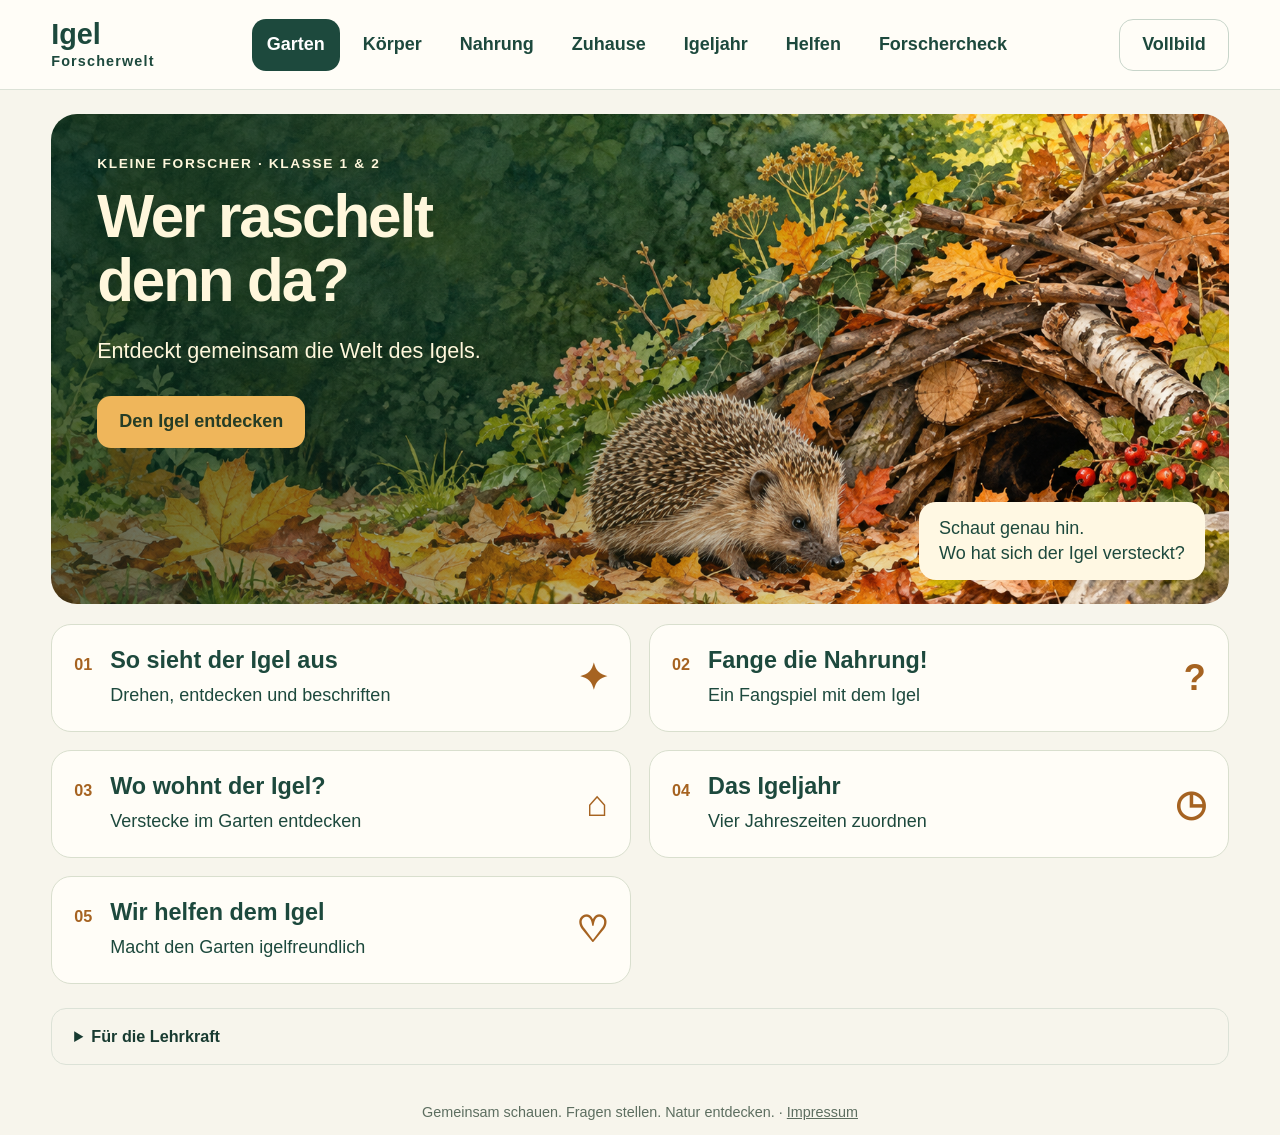
==== commit 939aa63f: "Digitalen Igel-Forschercheck mit Auswertung ergänzen" ====
--- a/index.html
+++ b/index.html
@@ -1,7 +1,7 @@
-<!doctype html><html lang="de"><head><meta charset="utf-8"><meta name="viewport" content="width=device-width,initial-scale=1"><meta name="description" content="Entdeckt gemeinsam den Igel: Körperteile am 3D-Modell und ein Nahrungsspiel für Klasse 1 und 2."><title>Igel-Forscherwelt</title><link rel="icon" href="data:image/svg+xml,%3Csvg xmlns='http://www.w3.org/2000/svg' viewBox='0 0 32 32'%3E%3Crect width='32' height='32' rx='9' fill='%231d493d'/%3E%3Cpath d='M6 23L9 11L14 15L18 7L21 15L27 11L26 23Z' fill='%23efb65b'/%3E%3C/svg%3E"><link rel="stylesheet" href="style.css?v=5"></head><body>
-<header><button class="brand" data-view="garden">Igel<span>Forscherwelt</span></button><nav aria-label="Lernstationen"><button data-view="garden" aria-current="page">Garten</button><button data-view="body">Körper</button><button data-view="food">Nahrung</button><button data-view="habitat">Zuhause</button><button data-view="year">Igeljahr</button><button data-view="help">Helfen</button></nav><button id="fullscreen" class="quiet">Vollbild</button></header>
+<!doctype html><html lang="de"><head><meta charset="utf-8"><meta name="viewport" content="width=device-width,initial-scale=1"><meta name="description" content="Entdeckt gemeinsam den Igel: Körperteile am 3D-Modell und ein Nahrungsspiel für Klasse 1 und 2."><title>Igel-Forscherwelt</title><link rel="icon" href="data:image/svg+xml,%3Csvg xmlns='http://www.w3.org/2000/svg' viewBox='0 0 32 32'%3E%3Crect width='32' height='32' rx='9' fill='%231d493d'/%3E%3Cpath d='M6 23L9 11L14 15L18 7L21 15L27 11L26 23Z' fill='%23efb65b'/%3E%3C/svg%3E"><link rel="stylesheet" href="style.css?v=6"></head><body>
+<header><button class="brand" data-view="garden">Igel<span>Forscherwelt</span></button><nav aria-label="Lernstationen"><button data-view="garden" aria-current="page">Garten</button><button data-view="body">Körper</button><button data-view="food">Nahrung</button><button data-view="habitat">Zuhause</button><button data-view="year">Igeljahr</button><button data-view="help">Helfen</button><button data-view="check">Forschercheck</button></nav><button id="fullscreen" class="quiet">Vollbild</button></header>
 <main><section id="garden" class="view"><div class="garden-art"><div class="intro"><div class="eyebrow">KLEINE FORSCHER · KLASSE 1 & 2</div><h1>Wer raschelt<br>denn da?</h1><p>Entdeckt gemeinsam die Welt des Igels.</p><button class="sun" data-view="body">Den Igel entdecken</button></div><div class="garden-note">Schaut genau hin.<br>Wo hat sich der Igel versteckt?</div></div><div class="station-grid"><button class="station" data-view="body"><span class="number">01</span><div><h2>So sieht der Igel aus</h2><p>Drehen, entdecken und beschriften</p></div><span class="station-symbol">✦</span></button><button class="station" data-view="food"><span class="number">02</span><div><h2>Fange die Nahrung!</h2><p>Ein Fangspiel mit dem Igel</p></div><span class="station-symbol">?</span></button><button class="station" data-view="habitat"><span class="number">03</span><div><h2>Wo wohnt der Igel?</h2><p>Verstecke im Garten entdecken</p></div><span class="station-symbol">⌂</span></button><button class="station" data-view="year"><span class="number">04</span><div><h2>Das Igeljahr</h2><p>Vier Jahreszeiten zuordnen</p></div><span class="station-symbol">◷</span></button><button class="station" data-view="help"><span class="number">05</span><div><h2>Wir helfen dem Igel</h2><p>Macht den Garten igelfreundlich</p></div><span class="station-symbol">♡</span></button></div><details class="teacher"><summary>Für die Lehrkraft</summary><p>Gemeinsam forschen: Vorwissen sammeln, Körperteile benennen und beschreiben, Nahrung unterscheiden. Am Beamer im Querformat nutzen; die Bildschirmspiegelung wird über das Kontrollzentrum des iPads gestartet.</p><p>Das 3D-Modell ist eine vereinfachte Darstellung des heimischen Igels. Lernziele orientieren sich am NRW-Lehrplan Sachunterricht, Bereich Natur und Umwelt, Tiere, Pflanzen, Lebensräume. Bei der Station „Helfen“ gemeinsam begründen und die Ideen mit Erwachsenen im eigenen Garten besprechen.</p><p>Fachliche Quellen: <a href="https://www.pro-igel.de/" target="_blank" rel="noopener">Pro Igel</a> · <a href="https://www.nabu.de/umwelt-und-ressourcen/oekologisch-leben/balkon-und-garten/tiere/saeugetiere/00755.html" target="_blank" rel="noopener">NABU: Igel im Garten</a> · <a href="https://bass.schule.nrw/19449.htm" target="_blank" rel="noopener">NRW: Lehrpläne Primarstufe</a></p></details></section>
 <section id="body" class="view" hidden><div class="section-title"><div><div class="eyebrow">STATION 01 · KÖRPER</div><h1>Entdeckt den Igel.</h1></div></div><div class="body-layout"><div class="model-panel"><div id="model" aria-label="Drehbares 3D-Modell eines Igels"></div><div id="model-error" hidden>Das 3D-Modell konnte nicht geladen werden. Öffnet die Seite in Safari und versucht es erneut.</div><div class="model-help">Mit einem Finger drehen</div><div class="model-controls"><button id="rotate-left" aria-label="Igel nach links drehen">↶</button><button id="rotate-right" aria-label="Igel nach rechts drehen">↷</button><button id="reset-model">Ansicht zurücksetzen</button></div></div><div class="body-task"><div class="modes" role="group" aria-label="Aufgabenmodus"><button id="discover" aria-pressed="true">Entdecken</button><button id="practice" aria-pressed="false">Beschriften</button></div><p id="body-instruction">Tippt auf einen Punkt am Igel.</p><div class="words" id="words"></div><div class="feedback" id="body-feedback" aria-live="polite">Was fällt euch am Körper auf?</div><button id="all-labels" class="sun">Alle Namen zeigen</button><button id="restart-body" class="quiet">Neu beginnen</button></div></div></section>
 <section id="food" class="view" hidden><div class="section-title"><div><div class="eyebrow">STATION 02 · NAHRUNG</div><h1>Fange die Nahrung!</h1></div></div><div class="catch-toolbar"><button id="catch-start" class="sun">Spiel starten</button><button id="catch-pause" class="quiet" disabled>Pause</button><span id="catch-score" role="status">0 gefangen</span></div><div id="catch-field" class="catch-field" tabindex="0" aria-label="Fangspiel. Igel mit dem Finger oder den Pfeiltasten bewegen."><div id="catch-item" class="catch-item" hidden></div><div id="catch-igel" class="catch-igel" aria-label="Igel">🦔</div><div class="catch-ground"></div></div><div class="catch-move"><button id="catch-left" aria-label="Igel nach links">←</button><span>Den Igel mit dem Finger oder den Pfeiltasten bewegen</span><button id="catch-right" aria-label="Igel nach rechts">→</button></div><p id="catch-feedback" class="feedback" aria-live="polite">Bereit?</p></section>
 <section id="habitat" class="view" hidden><div class="section-title"><div><div class="eyebrow">STATION 03 · LEBENSRAUM</div><h1>Wo wohnt der Igel?</h1></div></div><p>Wo kann sich der Igel verstecken? Tippt auf die Orte.</p><div class="habitat-map"><div class="map-sky">☁️ ☀️ ☁️</div><div id="habitat-places" class="habitat-places"></div></div><p id="habitat-feedback" class="feedback" aria-live="polite">Schaut genau hin und begründet eure Vermutung.</p><button id="habitat-reset" class="quiet">Neu entdecken</button></section>
-<section id="year" class="view" hidden><div class="section-title"><div><div class="eyebrow">STATION 04 · JAHRESZEITEN</div><h1>Das Igeljahr</h1></div></div><p>Wählt eine Karte. Tippt dann auf die passende Jahreszeit.</p><div id="year-cards" class="year-cards"></div><div id="year-seasons" class="year-seasons"></div><p id="year-feedback" class="feedback" aria-live="polite">Was macht der Igel im Laufe des Jahres?</p><button id="year-reset" class="quiet">Neu beginnen</button></section><section id="help" class="view" hidden><div class="section-title"><div><div class="eyebrow">STATION 05 · IGELSCHUTZ</div><h1>Wir helfen dem Igel.</h1></div></div><p>Unser Igel braucht Verstecke, Wasser und freie Wege. Tippt auf eine Stelle im Garten. Wählt dann eine Hilfe.</p><div class="help-garden"><div class="help-sky" aria-hidden="true">☁️ &nbsp; 🌙 &nbsp; ☁️</div><div class="help-resident" aria-hidden="true">🦔</div><p id="help-progress" role="status">0 von 4 Gartenstellen verbessert</p><div id="help-spots" class="help-spots"></div></div><div id="help-task" class="help-task" hidden><h2 id="help-question" tabindex="-1"></h2><div id="help-options" class="help-options"></div></div><p id="help-feedback" class="feedback" aria-live="polite">Wo könnt ihr dem Igel helfen? Begründet eure Ideen.</p><button id="help-reset" class="quiet">Garten neu gestalten</button></section></main><footer>Gemeinsam schauen. Fragen stellen. Natur entdecken. · <a href="impressum.html" style="color:inherit;text-decoration:underline">Impressum</a></footer><script type="module" src="app.js?v=5"></script></body></html>
+<section id="year" class="view" hidden><div class="section-title"><div><div class="eyebrow">STATION 04 · JAHRESZEITEN</div><h1>Das Igeljahr</h1></div></div><p>Wählt eine Karte. Tippt dann auf die passende Jahreszeit.</p><div id="year-cards" class="year-cards"></div><div id="year-seasons" class="year-seasons"></div><p id="year-feedback" class="feedback" aria-live="polite">Was macht der Igel im Laufe des Jahres?</p><button id="year-reset" class="quiet">Neu beginnen</button></section><section id="help" class="view" hidden><div class="section-title"><div><div class="eyebrow">STATION 05 · IGELSCHUTZ</div><h1>Wir helfen dem Igel.</h1></div></div><p>Unser Igel braucht Verstecke, Wasser und freie Wege. Tippt auf eine Stelle im Garten. Wählt dann eine Hilfe.</p><div class="help-garden"><div class="help-sky" aria-hidden="true">☁️ &nbsp; 🌙 &nbsp; ☁️</div><div class="help-resident" aria-hidden="true">🦔</div><p id="help-progress" role="status">0 von 4 Gartenstellen verbessert</p><div id="help-spots" class="help-spots"></div></div><div id="help-task" class="help-task" hidden><h2 id="help-question" tabindex="-1"></h2><div id="help-options" class="help-options"></div></div><p id="help-feedback" class="feedback" aria-live="polite">Wo könnt ihr dem Igel helfen? Begründet eure Ideen.</p><button id="help-reset" class="quiet">Garten neu gestalten</button></section><section id="check" class="view" hidden><div class="section-title"><div><div class="eyebrow">DAS WEISS ICH ÜBER DEN IGEL</div><h1>Igel-Forschercheck</h1></div></div><div id="check-root"></div><p id="check-storage" class="check-note" role="status"></p></section></main><footer>Gemeinsam schauen. Fragen stellen. Natur entdecken. · <a href="impressum.html" style="color:inherit;text-decoration:underline">Impressum</a></footer><script type="module" src="app.js?v=6"></script><script type="module" src="check.js?v=1"></script></body></html>
--- a/style.css
+++ b/style.css
@@ -3,3 +3,4 @@
 
 header{height:auto;min-height:90px;flex-wrap:wrap}nav{flex-wrap:wrap}nav button{padding:10px 15px}.catch-toolbar,.catch-move{display:flex;align-items:center;justify-content:center;gap:16px;flex-wrap:wrap;margin:16px 0}.catch-field{height:390px;position:relative;overflow:hidden;border-radius:24px;border:2px solid #b7cab0;background:linear-gradient(#e6f3f4,#f5f7dd 78%,#c0d69d);touch-action:none;max-width:950px;margin:auto}.catch-item{position:absolute;transform:translateX(-50%);text-align:center;z-index:2;font-size:52px;line-height:1.1}.catch-item small{display:block;font-size:16px;font-weight:bold;background:#fffdf5;padding:4px 8px;border-radius:8px}.catch-igel{position:absolute;bottom:12px;left:50%;transform:translateX(-50%);font-size:68px;z-index:3}.catch-ground{position:absolute;bottom:0;width:100%;height:24px;background:#759d54}.catch-move span{font-size:.9rem}.habitat-map{padding:24px;border-radius:24px;background:linear-gradient(#dceff5 20%,#d2e4ba 20%)}.map-sky{font-size:3rem;text-align:center;margin-bottom:25px}.habitat-places,.year-cards{display:grid;grid-template-columns:repeat(3,1fr);gap:16px}.place{display:flex;flex-direction:column;align-items:center;gap:12px;min-height:160px;background:#fffdf3;border:3px solid transparent}.place>span{font-size:3.5rem}.place.visited{border-color:#668451}.year-cards{grid-template-columns:repeat(2,1fr)}.year-card{display:flex;align-items:center;text-align:left;gap:18px;background:#fffdf5;border:3px solid #dce2d7}.year-card>span:first-child{font-size:2.5rem}.year-card[aria-pressed=true]{border-color:#a66321;background:#fff0c8}.year-seasons{display:grid;grid-template-columns:repeat(4,1fr);gap:14px;margin-top:24px}.season{display:flex;flex-direction:column;gap:12px;min-height:180px;background:#e7eddf}.season>span{font-size:2.5rem}.season-answer{font-weight:normal;font-size:.95rem;line-height:1.5}@media(max-width:650px){.habitat-places,.year-seasons{grid-template-columns:repeat(2,1fr)}.year-cards{grid-template-columns:1fr}.catch-field{height:330px}.catch-move span{order:3;width:100%;text-align:center}nav{gap:3px}nav button{font-size:.85rem;padding:8px}.place{padding:10px;min-height:140px}.station-grid{grid-template-columns:1fr}}
 .help-garden{position:relative;border:2px solid #b7cab0;border-radius:24px;background:linear-gradient(#dceaf3 0 105px,#d5e5bd 105px);padding:20px 24px 28px}.help-sky{text-align:center;font-size:2.6rem}.help-resident{position:absolute;right:25px;top:30px;font-size:3rem}#help-progress{text-align:center;font-weight:700;background:#fffdf5;border-radius:30px;padding:10px 16px;width:fit-content;margin:20px auto}.help-spots{display:grid;grid-template-columns:repeat(4,minmax(0,1fr));gap:16px}.help-spot{display:flex;flex-direction:column;align-items:center;gap:12px;background:#fffdf3;border:3px solid transparent;min-height:215px;padding:18px 12px}.help-spot>span{font-size:3.2rem}.help-spot small{font-weight:400}.help-spot[aria-pressed=true]{border-color:#a66321;background:#fff0c8}.help-spot.improved{background:#edf6df;border-color:#668451}.help-task{background:#fffdf5;border:1px solid #dce2d7;border-radius:20px;margin-top:20px;padding:24px}.help-options,.quiz-options{display:grid;grid-template-columns:1fr 1fr;gap:14px}.help-options button,.quiz-options button{text-align:left;line-height:1.5;white-space:normal}.station-quiz{margin-top:28px;background:#fffdf7;border:1px solid #d0d9c7;border-radius:20px;padding:20px 24px}.station-quiz summary{cursor:pointer;font-weight:700;min-height:44px;align-content:center}.quiz-content{margin-top:18px}.quiz-progress{font-size:.85rem;color:#596d57}.quiz-icon{font-size:3rem;margin:18px 0}.quiz-correct{background:#d5e8ce}.help-task[hidden]{display:none}@media(max-width:900px){.help-spots{grid-template-columns:repeat(2,minmax(0,1fr))}}@media(max-width:650px){.help-garden{padding:16px 12px}.help-spot{min-height:190px;font-size:.9rem}.help-resident{font-size:2rem;right:15px}.help-options,.quiz-options{grid-template-columns:1fr}.station-quiz{padding:16px}nav button{flex:1 0 28%}}
+.check-question{border:1px solid #cbd7c6;border-radius:18px;padding:18px;margin:20px 0;background:#fffdf7;min-width:0}.check-question legend{font-weight:bold;padding:0 8px;max-width:100%;line-height:1.5}.check-options{display:grid;grid-template-columns:repeat(2,minmax(0,1fr));gap:12px}.check-answer{display:flex;align-items:center;gap:12px;padding:14px;background:#eef1e7;border:2px solid transparent;border-radius:14px;min-height:60px;cursor:pointer}.check-answer:has(input:checked){border-color:#a66321;background:#fff0c8}.check-answer input,.check-toggle input{width:23px;height:23px;flex-shrink:0;accent-color:#1d493d}.check-field{display:block;margin:20px 0;font-weight:bold}.check-field input,.check-field textarea,.check-field select{display:block;width:100%;max-width:800px;margin-top:10px;font:inherit;padding:14px;border:1px solid #94aa95;border-radius:12px;background:#fffdf7;color:#183b31}.check-field textarea{resize:vertical;min-height:130px}.check-field input:focus-visible,.check-field textarea:focus-visible,select:focus-visible,input:focus-visible{outline:3px solid #bc631d;outline-offset:3px}.check-toggle{display:flex;align-items:center;gap:12px;margin:16px 0;line-height:1.5}.check-note{font-size:.9rem;color:#51634f;line-height:1.5}.check-actions{display:flex;gap:12px;flex-wrap:wrap;margin:24px 0}#check-root>button{margin:8px 8px 8px 0}#check-version{font:inherit;padding:14px;margin-top:10px;display:block;width:100%;max-width:800px}.check-report{background:#fffdf7;border:1px solid #d0d9c7;padding:24px;border-radius:20px}.check-report-task{border-bottom:1px solid #cbd7c6;padding:12px 0 24px}.check-report p{white-space:pre-wrap;overflow-wrap:anywhere}.check-print-value{display:none}.check-progress{font-weight:bold;color:#946020}@media(max-width:650px){.check-options{grid-template-columns:1fr}.check-report{padding:15px}.check-question{padding:12px}.check-actions button{flex:1}}@media print{@page{size:A4;margin:16mm}body.check-print{font-family:Arial,sans-serif;background:white;color:black;font-size:11pt}body.check-print header,body.check-print footer,body.check-print .section-title,body.check-print #check-storage,body.check-print .view:not(#check),body.check-print button{display:none!important}body.check-print main{padding:0;max-width:none}body.check-print #check{display:block!important}body.check-print .check-report{border:0;padding:0;background:white}body.check-print .check-report-task{break-inside:avoid}body.check-print .check-field input,body.check-print .check-field textarea{display:none}body.check-print .check-print-value{display:block;font-weight:normal;white-space:pre-wrap;overflow-wrap:anywhere}body.check-print .check-toggle input{width:14px;height:14px}body.check-print h2{font-size:18pt}body.check-print h3{font-size:13pt}body.check-print .check-report p{line-height:1.4}}
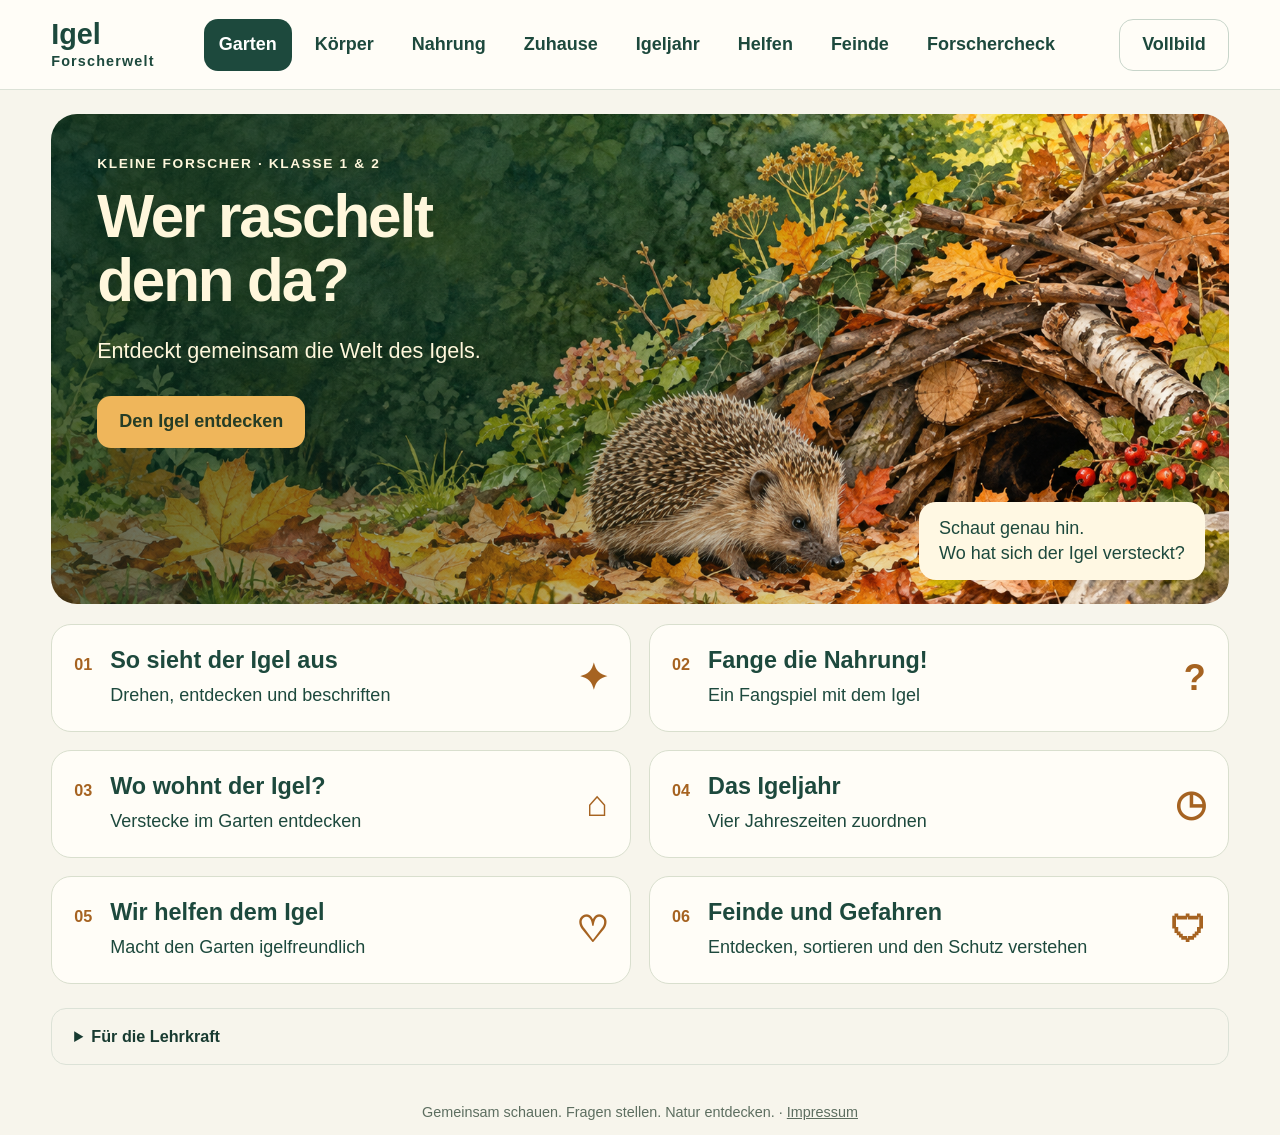
==== commit 556781d9: "Lernstation zu Feinden, Gefahren und Einrollen ergänzen" ====
--- a/index.html
+++ b/index.html
@@ -1,7 +1,7 @@
-<!doctype html><html lang="de"><head><meta charset="utf-8"><meta name="viewport" content="width=device-width,initial-scale=1"><meta name="description" content="Entdeckt gemeinsam den Igel: Körperteile am 3D-Modell und ein Nahrungsspiel für Klasse 1 und 2."><title>Igel-Forscherwelt</title><link rel="icon" href="data:image/svg+xml,%3Csvg xmlns='http://www.w3.org/2000/svg' viewBox='0 0 32 32'%3E%3Crect width='32' height='32' rx='9' fill='%231d493d'/%3E%3Cpath d='M6 23L9 11L14 15L18 7L21 15L27 11L26 23Z' fill='%23efb65b'/%3E%3C/svg%3E"><link rel="stylesheet" href="style.css?v=6"></head><body>
-<header><button class="brand" data-view="garden">Igel<span>Forscherwelt</span></button><nav aria-label="Lernstationen"><button data-view="garden" aria-current="page">Garten</button><button data-view="body">Körper</button><button data-view="food">Nahrung</button><button data-view="habitat">Zuhause</button><button data-view="year">Igeljahr</button><button data-view="help">Helfen</button><button data-view="check">Forschercheck</button></nav><button id="fullscreen" class="quiet">Vollbild</button></header>
-<main><section id="garden" class="view"><div class="garden-art"><div class="intro"><div class="eyebrow">KLEINE FORSCHER · KLASSE 1 & 2</div><h1>Wer raschelt<br>denn da?</h1><p>Entdeckt gemeinsam die Welt des Igels.</p><button class="sun" data-view="body">Den Igel entdecken</button></div><div class="garden-note">Schaut genau hin.<br>Wo hat sich der Igel versteckt?</div></div><div class="station-grid"><button class="station" data-view="body"><span class="number">01</span><div><h2>So sieht der Igel aus</h2><p>Drehen, entdecken und beschriften</p></div><span class="station-symbol">✦</span></button><button class="station" data-view="food"><span class="number">02</span><div><h2>Fange die Nahrung!</h2><p>Ein Fangspiel mit dem Igel</p></div><span class="station-symbol">?</span></button><button class="station" data-view="habitat"><span class="number">03</span><div><h2>Wo wohnt der Igel?</h2><p>Verstecke im Garten entdecken</p></div><span class="station-symbol">⌂</span></button><button class="station" data-view="year"><span class="number">04</span><div><h2>Das Igeljahr</h2><p>Vier Jahreszeiten zuordnen</p></div><span class="station-symbol">◷</span></button><button class="station" data-view="help"><span class="number">05</span><div><h2>Wir helfen dem Igel</h2><p>Macht den Garten igelfreundlich</p></div><span class="station-symbol">♡</span></button></div><details class="teacher"><summary>Für die Lehrkraft</summary><p>Gemeinsam forschen: Vorwissen sammeln, Körperteile benennen und beschreiben, Nahrung unterscheiden. Am Beamer im Querformat nutzen; die Bildschirmspiegelung wird über das Kontrollzentrum des iPads gestartet.</p><p>Das 3D-Modell ist eine vereinfachte Darstellung des heimischen Igels. Lernziele orientieren sich am NRW-Lehrplan Sachunterricht, Bereich Natur und Umwelt, Tiere, Pflanzen, Lebensräume. Bei der Station „Helfen“ gemeinsam begründen und die Ideen mit Erwachsenen im eigenen Garten besprechen.</p><p>Fachliche Quellen: <a href="https://www.pro-igel.de/" target="_blank" rel="noopener">Pro Igel</a> · <a href="https://www.nabu.de/umwelt-und-ressourcen/oekologisch-leben/balkon-und-garten/tiere/saeugetiere/00755.html" target="_blank" rel="noopener">NABU: Igel im Garten</a> · <a href="https://bass.schule.nrw/19449.htm" target="_blank" rel="noopener">NRW: Lehrpläne Primarstufe</a></p></details></section>
+<!doctype html><html lang="de"><head><meta charset="utf-8"><meta name="viewport" content="width=device-width,initial-scale=1"><meta name="description" content="Entdeckt gemeinsam den Igel: Körperteile am 3D-Modell und ein Nahrungsspiel für Klasse 1 und 2."><title>Igel-Forscherwelt</title><link rel="icon" href="data:image/svg+xml,%3Csvg xmlns='http://www.w3.org/2000/svg' viewBox='0 0 32 32'%3E%3Crect width='32' height='32' rx='9' fill='%231d493d'/%3E%3Cpath d='M6 23L9 11L14 15L18 7L21 15L27 11L26 23Z' fill='%23efb65b'/%3E%3C/svg%3E"><link rel="stylesheet" href="style.css?v=8"></head><body>
+<header><button class="brand" data-view="garden">Igel<span>Forscherwelt</span></button><nav aria-label="Lernstationen"><button data-view="garden" aria-current="page">Garten</button><button data-view="body">Körper</button><button data-view="food">Nahrung</button><button data-view="habitat">Zuhause</button><button data-view="year">Igeljahr</button><button data-view="help">Helfen</button><button data-view="enemies">Feinde</button><button data-view="check">Forschercheck</button></nav><button id="fullscreen" class="quiet">Vollbild</button></header>
+<main><section id="garden" class="view"><div class="garden-art"><div class="intro"><div class="eyebrow">KLEINE FORSCHER · KLASSE 1 & 2</div><h1>Wer raschelt<br>denn da?</h1><p>Entdeckt gemeinsam die Welt des Igels.</p><button class="sun" data-view="body">Den Igel entdecken</button></div><div class="garden-note">Schaut genau hin.<br>Wo hat sich der Igel versteckt?</div></div><div class="station-grid"><button class="station" data-view="body"><span class="number">01</span><div><h2>So sieht der Igel aus</h2><p>Drehen, entdecken und beschriften</p></div><span class="station-symbol">✦</span></button><button class="station" data-view="food"><span class="number">02</span><div><h2>Fange die Nahrung!</h2><p>Ein Fangspiel mit dem Igel</p></div><span class="station-symbol">?</span></button><button class="station" data-view="habitat"><span class="number">03</span><div><h2>Wo wohnt der Igel?</h2><p>Verstecke im Garten entdecken</p></div><span class="station-symbol">⌂</span></button><button class="station" data-view="year"><span class="number">04</span><div><h2>Das Igeljahr</h2><p>Vier Jahreszeiten zuordnen</p></div><span class="station-symbol">◷</span></button><button class="station" data-view="help"><span class="number">05</span><div><h2>Wir helfen dem Igel</h2><p>Macht den Garten igelfreundlich</p></div><span class="station-symbol">♡</span></button><button class="station" data-view="enemies"><span class="number">06</span><div><h2>Feinde und Gefahren</h2><p>Entdecken, sortieren und den Schutz verstehen</p></div><span class="station-symbol">🛡</span></button></div><details class="teacher"><summary>Für die Lehrkraft</summary><p>Gemeinsam forschen: Vorwissen sammeln, Körperteile benennen und beschreiben, Nahrung unterscheiden. Am Beamer im Querformat nutzen; die Bildschirmspiegelung wird über das Kontrollzentrum des iPads gestartet.</p><p>Das 3D-Modell ist eine vereinfachte Darstellung des heimischen Igels. Lernziele orientieren sich am NRW-Lehrplan Sachunterricht, Bereich Natur und Umwelt, Tiere, Pflanzen, Lebensräume. Bei der Station „Helfen“ gemeinsam begründen und die Ideen mit Erwachsenen im eigenen Garten besprechen.</p><p>Fachliche Quellen: <a href="https://www.pro-igel.de/" target="_blank" rel="noopener">Pro Igel</a> · <a href="https://www.nabu.de/umwelt-und-ressourcen/oekologisch-leben/balkon-und-garten/tiere/saeugetiere/00755.html" target="_blank" rel="noopener">NABU: Igel im Garten</a> · <a href="https://bass.schule.nrw/19449.htm" target="_blank" rel="noopener">NRW: Lehrpläne Primarstufe</a></p></details></section>
 <section id="body" class="view" hidden><div class="section-title"><div><div class="eyebrow">STATION 01 · KÖRPER</div><h1>Entdeckt den Igel.</h1></div></div><div class="body-layout"><div class="model-panel"><div id="model" aria-label="Drehbares 3D-Modell eines Igels"></div><div id="model-error" hidden>Das 3D-Modell konnte nicht geladen werden. Öffnet die Seite in Safari und versucht es erneut.</div><div class="model-help">Mit einem Finger drehen</div><div class="model-controls"><button id="rotate-left" aria-label="Igel nach links drehen">↶</button><button id="rotate-right" aria-label="Igel nach rechts drehen">↷</button><button id="reset-model">Ansicht zurücksetzen</button></div></div><div class="body-task"><div class="modes" role="group" aria-label="Aufgabenmodus"><button id="discover" aria-pressed="true">Entdecken</button><button id="practice" aria-pressed="false">Beschriften</button></div><p id="body-instruction">Tippt auf einen Punkt am Igel.</p><div class="words" id="words"></div><div class="feedback" id="body-feedback" aria-live="polite">Was fällt euch am Körper auf?</div><button id="all-labels" class="sun">Alle Namen zeigen</button><button id="restart-body" class="quiet">Neu beginnen</button></div></div></section>
 <section id="food" class="view" hidden><div class="section-title"><div><div class="eyebrow">STATION 02 · NAHRUNG</div><h1>Fange die Nahrung!</h1></div></div><div class="catch-toolbar"><button id="catch-start" class="sun">Spiel starten</button><button id="catch-pause" class="quiet" disabled>Pause</button><span id="catch-score" role="status">0 gefangen</span></div><div id="catch-field" class="catch-field" tabindex="0" aria-label="Fangspiel. Igel mit dem Finger oder den Pfeiltasten bewegen."><div id="catch-item" class="catch-item" hidden></div><div id="catch-igel" class="catch-igel" aria-label="Igel">🦔</div><div class="catch-ground"></div></div><div class="catch-move"><button id="catch-left" aria-label="Igel nach links">←</button><span>Den Igel mit dem Finger oder den Pfeiltasten bewegen</span><button id="catch-right" aria-label="Igel nach rechts">→</button></div><p id="catch-feedback" class="feedback" aria-live="polite">Bereit?</p></section>
 <section id="habitat" class="view" hidden><div class="section-title"><div><div class="eyebrow">STATION 03 · LEBENSRAUM</div><h1>Wo wohnt der Igel?</h1></div></div><p>Wo kann sich der Igel verstecken? Tippt auf die Orte.</p><div class="habitat-map"><div class="map-sky">☁️ ☀️ ☁️</div><div id="habitat-places" class="habitat-places"></div></div><p id="habitat-feedback" class="feedback" aria-live="polite">Schaut genau hin und begründet eure Vermutung.</p><button id="habitat-reset" class="quiet">Neu entdecken</button></section>
-<section id="year" class="view" hidden><div class="section-title"><div><div class="eyebrow">STATION 04 · JAHRESZEITEN</div><h1>Das Igeljahr</h1></div></div><p>Wählt eine Karte. Tippt dann auf die passende Jahreszeit.</p><div id="year-cards" class="year-cards"></div><div id="year-seasons" class="year-seasons"></div><p id="year-feedback" class="feedback" aria-live="polite">Was macht der Igel im Laufe des Jahres?</p><button id="year-reset" class="quiet">Neu beginnen</button></section><section id="help" class="view" hidden><div class="section-title"><div><div class="eyebrow">STATION 05 · IGELSCHUTZ</div><h1>Wir helfen dem Igel.</h1></div></div><p>Unser Igel braucht Verstecke, Wasser und freie Wege. Tippt auf eine Stelle im Garten. Wählt dann eine Hilfe.</p><div class="help-garden"><div class="help-sky" aria-hidden="true">☁️ &nbsp; 🌙 &nbsp; ☁️</div><div class="help-resident" aria-hidden="true">🦔</div><p id="help-progress" role="status">0 von 4 Gartenstellen verbessert</p><div id="help-spots" class="help-spots"></div></div><div id="help-task" class="help-task" hidden><h2 id="help-question" tabindex="-1"></h2><div id="help-options" class="help-options"></div></div><p id="help-feedback" class="feedback" aria-live="polite">Wo könnt ihr dem Igel helfen? Begründet eure Ideen.</p><button id="help-reset" class="quiet">Garten neu gestalten</button></section><section id="check" class="view" hidden><div class="section-title"><div><div class="eyebrow">DAS WEISS ICH ÜBER DEN IGEL</div><h1>Igel-Forschercheck</h1></div></div><div id="check-root"></div><p id="check-storage" class="check-note" role="status"></p></section></main><footer>Gemeinsam schauen. Fragen stellen. Natur entdecken. · <a href="impressum.html" style="color:inherit;text-decoration:underline">Impressum</a></footer><script type="module" src="app.js?v=6"></script><script type="module" src="check.js?v=1"></script></body></html>
+<section id="year" class="view" hidden><div class="section-title"><div><div class="eyebrow">STATION 04 · JAHRESZEITEN</div><h1>Das Igeljahr</h1></div></div><p>Wählt eine Karte. Tippt dann auf die passende Jahreszeit.</p><div id="year-cards" class="year-cards"></div><div id="year-seasons" class="year-seasons"></div><p id="year-feedback" class="feedback" aria-live="polite">Was macht der Igel im Laufe des Jahres?</p><button id="year-reset" class="quiet">Neu beginnen</button></section><section id="help" class="view" hidden><div class="section-title"><div><div class="eyebrow">STATION 05 · IGELSCHUTZ</div><h1>Wir helfen dem Igel.</h1></div></div><p>Unser Igel braucht Verstecke, Wasser und freie Wege. Tippt auf eine Stelle im Garten. Wählt dann eine Hilfe.</p><div class="help-garden"><div class="help-sky" aria-hidden="true">☁️ &nbsp; 🌙 &nbsp; ☁️</div><div class="help-resident" aria-hidden="true">🦔</div><p id="help-progress" role="status">0 von 4 Gartenstellen verbessert</p><div id="help-spots" class="help-spots"></div></div><div id="help-task" class="help-task" hidden><h2 id="help-question" tabindex="-1"></h2><div id="help-options" class="help-options"></div></div><p id="help-feedback" class="feedback" aria-live="polite">Wo könnt ihr dem Igel helfen? Begründet eure Ideen.</p><button id="help-reset" class="quiet">Garten neu gestalten</button></section><section id="check" class="view" hidden><div class="section-title"><div><div class="eyebrow">DAS WEISS ICH ÜBER DEN IGEL</div><h1>Igel-Forschercheck</h1></div></div><div id="check-root"></div><p id="check-storage" class="check-note" role="status"></p></section><section id="enemies" class="view" hidden><div class="section-title"><div><div class="eyebrow">STATION 06 · FEINDE UND GEFAHREN</div><h1>Wie schützt sich der Igel?</h1></div></div><p>Manche Tiere fressen Igel. Wir nennen sie natürliche Fressfeinde. Diese Tiere sind Teil der Natur. Auch Straßen und manche Stellen im Garten können für Igel gefährlich sein.</p><div class="enemy-protection"><div id="enemy-hedgehog" class="enemy-hedgehog" aria-hidden="true">🦔</div><div><h2>Ein Mantel aus Stacheln</h2><p id="enemy-shield-text" aria-live="polite">Bei Gefahr kann sich der Igel zusammenrollen. Was passiert dann mit seinem Bauch und seinem Kopf?</p><button id="enemy-roll" class="sun" aria-pressed="false">Igel einrollen</button></div></div><h2 class="enemy-sort-title">Was kann dem Igel gefährlich werden?</h2><p>Wählt eine Karte. Besprecht, ob es ein Fressfeind oder eine andere Gefahr ist. Tippt dann auf die passende Gruppe.</p><p id="enemy-progress" role="status">0 von 6 Karten zugeordnet</p><div id="enemy-cards" class="enemy-cards"></div><div id="enemy-groups" class="enemy-groups"></div><p id="enemy-feedback" class="feedback" aria-live="polite">Welche Tiere und Gefahren kennt ihr schon?</p><button id="enemy-reset" class="quiet">Neu sortieren</button><details class="teacher"><summary>Für die Lehrkraft: Feinde und Gefahren</summary><p>Uhu und Dachs zählen zu den wichtigsten natürlichen Fressfeinden. Auch Füchse können Igel erbeuten. Einrollen schützt vor vielen Angreifern, aber nicht zuverlässig vor allen Tieren und nicht vor Verkehr oder Mährobotern. Bei einem Teich sind steile, glatte Ufer ohne Ausstieg die Gefahr.</p><p>Gemeinsam besprechen: Fressfeinde sind keine bösen Tiere. Wir helfen Igeln durch geeignete Lebensräume und das Vermeiden menschengemachter Gefahren.</p><p>Fachliche Quellen: <a href="https://www.igelzentrum.ch/igel/biologie/62-service/haeufige_fragen" target="_blank" rel="noopener">Igelzentrum: natürliche Feinde</a> · <a href="https://www.nabu-odenwaldkreis.de/naturschutztipps/artenportraits/igel-1/" target="_blank" rel="noopener">NABU: Igel</a> · <a href="https://www.nabu-gera-greiz.de/themen/natur-des-jahres/wildtier-des-jahres/kommt-ein-igel-in-meinen-garten-rein" target="_blank" rel="noopener">NABU: Gefahren im Garten</a></p></details></section></main><footer>Gemeinsam schauen. Fragen stellen. Natur entdecken. · <a href="impressum.html" style="color:inherit;text-decoration:underline">Impressum</a></footer><script type="module" src="app.js?v=7"></script><script type="module" src="check.js?v=3"></script><script type="module" src="enemies.js?v=1"></script></body></html>
--- a/style.css
+++ b/style.css
@@ -4,3 +4,6 @@
 header{height:auto;min-height:90px;flex-wrap:wrap}nav{flex-wrap:wrap}nav button{padding:10px 15px}.catch-toolbar,.catch-move{display:flex;align-items:center;justify-content:center;gap:16px;flex-wrap:wrap;margin:16px 0}.catch-field{height:390px;position:relative;overflow:hidden;border-radius:24px;border:2px solid #b7cab0;background:linear-gradient(#e6f3f4,#f5f7dd 78%,#c0d69d);touch-action:none;max-width:950px;margin:auto}.catch-item{position:absolute;transform:translateX(-50%);text-align:center;z-index:2;font-size:52px;line-height:1.1}.catch-item small{display:block;font-size:16px;font-weight:bold;background:#fffdf5;padding:4px 8px;border-radius:8px}.catch-igel{position:absolute;bottom:12px;left:50%;transform:translateX(-50%);font-size:68px;z-index:3}.catch-ground{position:absolute;bottom:0;width:100%;height:24px;background:#759d54}.catch-move span{font-size:.9rem}.habitat-map{padding:24px;border-radius:24px;background:linear-gradient(#dceff5 20%,#d2e4ba 20%)}.map-sky{font-size:3rem;text-align:center;margin-bottom:25px}.habitat-places,.year-cards{display:grid;grid-template-columns:repeat(3,1fr);gap:16px}.place{display:flex;flex-direction:column;align-items:center;gap:12px;min-height:160px;background:#fffdf3;border:3px solid transparent}.place>span{font-size:3.5rem}.place.visited{border-color:#668451}.year-cards{grid-template-columns:repeat(2,1fr)}.year-card{display:flex;align-items:center;text-align:left;gap:18px;background:#fffdf5;border:3px solid #dce2d7}.year-card>span:first-child{font-size:2.5rem}.year-card[aria-pressed=true]{border-color:#a66321;background:#fff0c8}.year-seasons{display:grid;grid-template-columns:repeat(4,1fr);gap:14px;margin-top:24px}.season{display:flex;flex-direction:column;gap:12px;min-height:180px;background:#e7eddf}.season>span{font-size:2.5rem}.season-answer{font-weight:normal;font-size:.95rem;line-height:1.5}@media(max-width:650px){.habitat-places,.year-seasons{grid-template-columns:repeat(2,1fr)}.year-cards{grid-template-columns:1fr}.catch-field{height:330px}.catch-move span{order:3;width:100%;text-align:center}nav{gap:3px}nav button{font-size:.85rem;padding:8px}.place{padding:10px;min-height:140px}.station-grid{grid-template-columns:1fr}}
 .help-garden{position:relative;border:2px solid #b7cab0;border-radius:24px;background:linear-gradient(#dceaf3 0 105px,#d5e5bd 105px);padding:20px 24px 28px}.help-sky{text-align:center;font-size:2.6rem}.help-resident{position:absolute;right:25px;top:30px;font-size:3rem}#help-progress{text-align:center;font-weight:700;background:#fffdf5;border-radius:30px;padding:10px 16px;width:fit-content;margin:20px auto}.help-spots{display:grid;grid-template-columns:repeat(4,minmax(0,1fr));gap:16px}.help-spot{display:flex;flex-direction:column;align-items:center;gap:12px;background:#fffdf3;border:3px solid transparent;min-height:215px;padding:18px 12px}.help-spot>span{font-size:3.2rem}.help-spot small{font-weight:400}.help-spot[aria-pressed=true]{border-color:#a66321;background:#fff0c8}.help-spot.improved{background:#edf6df;border-color:#668451}.help-task{background:#fffdf5;border:1px solid #dce2d7;border-radius:20px;margin-top:20px;padding:24px}.help-options,.quiz-options{display:grid;grid-template-columns:1fr 1fr;gap:14px}.help-options button,.quiz-options button{text-align:left;line-height:1.5;white-space:normal}.station-quiz{margin-top:28px;background:#fffdf7;border:1px solid #d0d9c7;border-radius:20px;padding:20px 24px}.station-quiz summary{cursor:pointer;font-weight:700;min-height:44px;align-content:center}.quiz-content{margin-top:18px}.quiz-progress{font-size:.85rem;color:#596d57}.quiz-icon{font-size:3rem;margin:18px 0}.quiz-correct{background:#d5e8ce}.help-task[hidden]{display:none}@media(max-width:900px){.help-spots{grid-template-columns:repeat(2,minmax(0,1fr))}}@media(max-width:650px){.help-garden{padding:16px 12px}.help-spot{min-height:190px;font-size:.9rem}.help-resident{font-size:2rem;right:15px}.help-options,.quiz-options{grid-template-columns:1fr}.station-quiz{padding:16px}nav button{flex:1 0 28%}}
 .check-question{border:1px solid #cbd7c6;border-radius:18px;padding:18px;margin:20px 0;background:#fffdf7;min-width:0}.check-question legend{font-weight:bold;padding:0 8px;max-width:100%;line-height:1.5}.check-options{display:grid;grid-template-columns:repeat(2,minmax(0,1fr));gap:12px}.check-answer{display:flex;align-items:center;gap:12px;padding:14px;background:#eef1e7;border:2px solid transparent;border-radius:14px;min-height:60px;cursor:pointer}.check-answer:has(input:checked){border-color:#a66321;background:#fff0c8}.check-answer input,.check-toggle input{width:23px;height:23px;flex-shrink:0;accent-color:#1d493d}.check-field{display:block;margin:20px 0;font-weight:bold}.check-field input,.check-field textarea,.check-field select{display:block;width:100%;max-width:800px;margin-top:10px;font:inherit;padding:14px;border:1px solid #94aa95;border-radius:12px;background:#fffdf7;color:#183b31}.check-field textarea{resize:vertical;min-height:130px}.check-field input:focus-visible,.check-field textarea:focus-visible,select:focus-visible,input:focus-visible{outline:3px solid #bc631d;outline-offset:3px}.check-toggle{display:flex;align-items:center;gap:12px;margin:16px 0;line-height:1.5}.check-note{font-size:.9rem;color:#51634f;line-height:1.5}.check-actions{display:flex;gap:12px;flex-wrap:wrap;margin:24px 0}#check-root>button{margin:8px 8px 8px 0}#check-version{font:inherit;padding:14px;margin-top:10px;display:block;width:100%;max-width:800px}.check-report{background:#fffdf7;border:1px solid #d0d9c7;padding:24px;border-radius:20px}.check-report-task{border-bottom:1px solid #cbd7c6;padding:12px 0 24px}.check-report p{white-space:pre-wrap;overflow-wrap:anywhere}.check-print-value{display:none}.check-progress{font-weight:bold;color:#946020}@media(max-width:650px){.check-options{grid-template-columns:1fr}.check-report{padding:15px}.check-question{padding:12px}.check-actions button{flex:1}}@media print{@page{size:A4;margin:16mm}body.check-print{font-family:Arial,sans-serif;background:white;color:black;font-size:11pt}body.check-print header,body.check-print footer,body.check-print .section-title,body.check-print #check-storage,body.check-print .view:not(#check),body.check-print button{display:none!important}body.check-print main{padding:0;max-width:none}body.check-print #check{display:block!important}body.check-print .check-report{border:0;padding:0;background:white}body.check-print .check-report-task{break-inside:avoid}body.check-print .check-field input,body.check-print .check-field textarea{display:none}body.check-print .check-print-value{display:block;font-weight:normal;white-space:pre-wrap;overflow-wrap:anywhere}body.check-print .check-toggle input{width:14px;height:14px}body.check-print h2{font-size:18pt}body.check-print h3{font-size:13pt}body.check-print .check-report p{line-height:1.4}}
+
+.check-read{margin-top:14px}
+.enemy-protection{display:grid;grid-template-columns:180px 1fr;align-items:center;gap:24px;background:#e8eddf;border:1px solid #cbd7c6;padding:24px;border-radius:24px}.enemy-hedgehog{width:150px;height:150px;display:grid;place-items:center;font-size:6rem;margin:auto}.enemy-hedgehog.rolled{width:125px;height:125px;border-radius:50%;background:repeating-conic-gradient(#7b5737 0deg 8deg,#bea07a 8deg 16deg);border:10px dotted #5b452e;box-shadow:inset 0 0 0 10px #967049}.enemy-sort-title{margin-top:28px}.enemy-cards{display:grid;grid-template-columns:repeat(3,minmax(0,1fr));gap:16px;margin:20px 0}.enemy-card{display:flex;flex-direction:column;align-items:center;gap:12px;border:3px solid transparent;background:#fffdf5;min-height:180px}.enemy-card>span{font-size:3.3rem}.enemy-card small{font-weight:normal;font-size:.85rem}.enemy-card[aria-pressed=true]{border-color:#a66321;background:#fff0c8}.enemy-card:disabled{background:#dfebd8;opacity:1}.enemy-groups{display:grid;grid-template-columns:repeat(3,minmax(0,1fr));gap:16px}.enemy-group{min-height:130px;display:flex;flex-direction:column;gap:16px;justify-content:center;border:2px dashed #8ca580}.enemy-group span{font-weight:normal;font-size:.9rem;line-height:1.5}@media(max-width:650px){.enemy-protection{grid-template-columns:1fr;padding:18px}.enemy-cards{grid-template-columns:repeat(2,minmax(0,1fr))}.enemy-groups{grid-template-columns:1fr}.enemy-group{min-height:100px}.enemy-card{padding:12px;min-height:165px}}
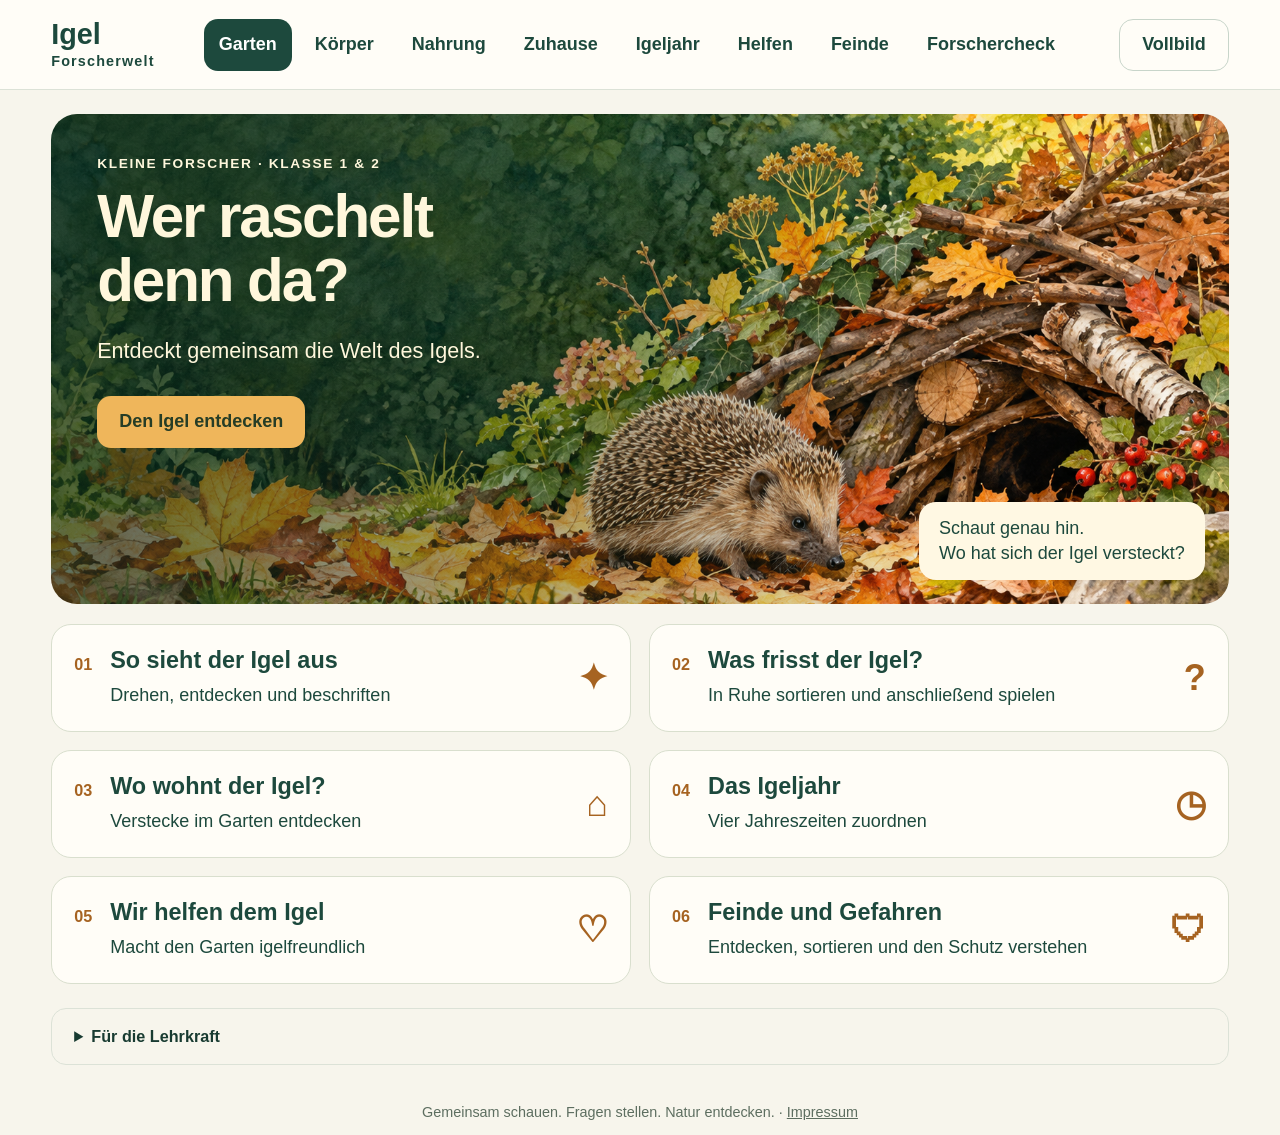
==== commit 1be31160: "Improve learning assessment, calm food sorting and reading controls" ====
--- a/index.html
+++ b/index.html
@@ -1,7 +1,7 @@
-<!doctype html><html lang="de"><head><meta charset="utf-8"><meta name="viewport" content="width=device-width,initial-scale=1"><meta name="description" content="Entdeckt gemeinsam den Igel: Körperteile am 3D-Modell und ein Nahrungsspiel für Klasse 1 und 2."><title>Igel-Forscherwelt</title><link rel="icon" href="data:image/svg+xml,%3Csvg xmlns='http://www.w3.org/2000/svg' viewBox='0 0 32 32'%3E%3Crect width='32' height='32' rx='9' fill='%231d493d'/%3E%3Cpath d='M6 23L9 11L14 15L18 7L21 15L27 11L26 23Z' fill='%23efb65b'/%3E%3C/svg%3E"><link rel="stylesheet" href="style.css?v=8"></head><body>
+<!doctype html><html lang="de"><head><meta charset="utf-8"><meta name="viewport" content="width=device-width,initial-scale=1"><meta name="description" content="Entdeckt gemeinsam den Igel: Körperteile am 3D-Modell und ein Nahrungsspiel für Klasse 1 und 2."><title>Igel-Forscherwelt</title><link rel="icon" href="data:image/svg+xml,%3Csvg xmlns='http://www.w3.org/2000/svg' viewBox='0 0 32 32'%3E%3Crect width='32' height='32' rx='9' fill='%231d493d'/%3E%3Cpath d='M6 23L9 11L14 15L18 7L21 15L27 11L26 23Z' fill='%23efb65b'/%3E%3C/svg%3E"><link rel="stylesheet" href="style.css?v=10"></head><body>
 <header><button class="brand" data-view="garden">Igel<span>Forscherwelt</span></button><nav aria-label="Lernstationen"><button data-view="garden" aria-current="page">Garten</button><button data-view="body">Körper</button><button data-view="food">Nahrung</button><button data-view="habitat">Zuhause</button><button data-view="year">Igeljahr</button><button data-view="help">Helfen</button><button data-view="enemies">Feinde</button><button data-view="check">Forschercheck</button></nav><button id="fullscreen" class="quiet">Vollbild</button></header>
-<main><section id="garden" class="view"><div class="garden-art"><div class="intro"><div class="eyebrow">KLEINE FORSCHER · KLASSE 1 & 2</div><h1>Wer raschelt<br>denn da?</h1><p>Entdeckt gemeinsam die Welt des Igels.</p><button class="sun" data-view="body">Den Igel entdecken</button></div><div class="garden-note">Schaut genau hin.<br>Wo hat sich der Igel versteckt?</div></div><div class="station-grid"><button class="station" data-view="body"><span class="number">01</span><div><h2>So sieht der Igel aus</h2><p>Drehen, entdecken und beschriften</p></div><span class="station-symbol">✦</span></button><button class="station" data-view="food"><span class="number">02</span><div><h2>Fange die Nahrung!</h2><p>Ein Fangspiel mit dem Igel</p></div><span class="station-symbol">?</span></button><button class="station" data-view="habitat"><span class="number">03</span><div><h2>Wo wohnt der Igel?</h2><p>Verstecke im Garten entdecken</p></div><span class="station-symbol">⌂</span></button><button class="station" data-view="year"><span class="number">04</span><div><h2>Das Igeljahr</h2><p>Vier Jahreszeiten zuordnen</p></div><span class="station-symbol">◷</span></button><button class="station" data-view="help"><span class="number">05</span><div><h2>Wir helfen dem Igel</h2><p>Macht den Garten igelfreundlich</p></div><span class="station-symbol">♡</span></button><button class="station" data-view="enemies"><span class="number">06</span><div><h2>Feinde und Gefahren</h2><p>Entdecken, sortieren und den Schutz verstehen</p></div><span class="station-symbol">🛡</span></button></div><details class="teacher"><summary>Für die Lehrkraft</summary><p>Gemeinsam forschen: Vorwissen sammeln, Körperteile benennen und beschreiben, Nahrung unterscheiden. Am Beamer im Querformat nutzen; die Bildschirmspiegelung wird über das Kontrollzentrum des iPads gestartet.</p><p>Das 3D-Modell ist eine vereinfachte Darstellung des heimischen Igels. Lernziele orientieren sich am NRW-Lehrplan Sachunterricht, Bereich Natur und Umwelt, Tiere, Pflanzen, Lebensräume. Bei der Station „Helfen“ gemeinsam begründen und die Ideen mit Erwachsenen im eigenen Garten besprechen.</p><p>Fachliche Quellen: <a href="https://www.pro-igel.de/" target="_blank" rel="noopener">Pro Igel</a> · <a href="https://www.nabu.de/umwelt-und-ressourcen/oekologisch-leben/balkon-und-garten/tiere/saeugetiere/00755.html" target="_blank" rel="noopener">NABU: Igel im Garten</a> · <a href="https://bass.schule.nrw/19449.htm" target="_blank" rel="noopener">NRW: Lehrpläne Primarstufe</a></p></details></section>
+<main><section id="garden" class="view"><div class="garden-art"><div class="intro"><div class="eyebrow">KLEINE FORSCHER · KLASSE 1 & 2</div><h1>Wer raschelt<br>denn da?</h1><p>Entdeckt gemeinsam die Welt des Igels.</p><button class="sun" data-view="body">Den Igel entdecken</button></div><div class="garden-note">Schaut genau hin.<br>Wo hat sich der Igel versteckt?</div></div><div class="station-grid"><button class="station" data-view="body"><span class="number">01</span><div><h2>So sieht der Igel aus</h2><p>Drehen, entdecken und beschriften</p></div><span class="station-symbol">✦</span></button><button class="station" data-view="food"><span class="number">02</span><div><h2>Was frisst der Igel?</h2><p>In Ruhe sortieren und anschließend spielen</p></div><span class="station-symbol">?</span></button><button class="station" data-view="habitat"><span class="number">03</span><div><h2>Wo wohnt der Igel?</h2><p>Verstecke im Garten entdecken</p></div><span class="station-symbol">⌂</span></button><button class="station" data-view="year"><span class="number">04</span><div><h2>Das Igeljahr</h2><p>Vier Jahreszeiten zuordnen</p></div><span class="station-symbol">◷</span></button><button class="station" data-view="help"><span class="number">05</span><div><h2>Wir helfen dem Igel</h2><p>Macht den Garten igelfreundlich</p></div><span class="station-symbol">♡</span></button><button class="station" data-view="enemies"><span class="number">06</span><div><h2>Feinde und Gefahren</h2><p>Entdecken, sortieren und den Schutz verstehen</p></div><span class="station-symbol">🛡</span></button></div><details class="teacher"><summary>Für die Lehrkraft</summary><p>Gemeinsam forschen: Vorwissen sammeln, Körperteile benennen und beschreiben, Nahrung unterscheiden. Am Beamer im Querformat nutzen; die Bildschirmspiegelung wird über das Kontrollzentrum des iPads gestartet.</p><p>Das 3D-Modell ist eine vereinfachte Darstellung des heimischen Igels. Lernziele orientieren sich am NRW-Lehrplan Sachunterricht, Bereich Natur und Umwelt, Tiere, Pflanzen, Lebensräume. Bei der Station „Helfen“ gemeinsam begründen und die Ideen mit Erwachsenen im eigenen Garten besprechen.</p><p>Fachliche Quellen: <a href="https://www.pro-igel.de/" target="_blank" rel="noopener">Pro Igel</a> · <a href="https://www.nabu.de/umwelt-und-ressourcen/oekologisch-leben/balkon-und-garten/tiere/saeugetiere/00755.html" target="_blank" rel="noopener">NABU: Igel im Garten</a> · <a href="https://bass.schule.nrw/19449.htm" target="_blank" rel="noopener">NRW: Lehrpläne Primarstufe</a></p></details></section>
 <section id="body" class="view" hidden><div class="section-title"><div><div class="eyebrow">STATION 01 · KÖRPER</div><h1>Entdeckt den Igel.</h1></div></div><div class="body-layout"><div class="model-panel"><div id="model" aria-label="Drehbares 3D-Modell eines Igels"></div><div id="model-error" hidden>Das 3D-Modell konnte nicht geladen werden. Öffnet die Seite in Safari und versucht es erneut.</div><div class="model-help">Mit einem Finger drehen</div><div class="model-controls"><button id="rotate-left" aria-label="Igel nach links drehen">↶</button><button id="rotate-right" aria-label="Igel nach rechts drehen">↷</button><button id="reset-model">Ansicht zurücksetzen</button></div></div><div class="body-task"><div class="modes" role="group" aria-label="Aufgabenmodus"><button id="discover" aria-pressed="true">Entdecken</button><button id="practice" aria-pressed="false">Beschriften</button></div><p id="body-instruction">Tippt auf einen Punkt am Igel.</p><div class="words" id="words"></div><div class="feedback" id="body-feedback" aria-live="polite">Was fällt euch am Körper auf?</div><button id="all-labels" class="sun">Alle Namen zeigen</button><button id="restart-body" class="quiet">Neu beginnen</button></div></div></section>
-<section id="food" class="view" hidden><div class="section-title"><div><div class="eyebrow">STATION 02 · NAHRUNG</div><h1>Fange die Nahrung!</h1></div></div><div class="catch-toolbar"><button id="catch-start" class="sun">Spiel starten</button><button id="catch-pause" class="quiet" disabled>Pause</button><span id="catch-score" role="status">0 gefangen</span></div><div id="catch-field" class="catch-field" tabindex="0" aria-label="Fangspiel. Igel mit dem Finger oder den Pfeiltasten bewegen."><div id="catch-item" class="catch-item" hidden></div><div id="catch-igel" class="catch-igel" aria-label="Igel">🦔</div><div class="catch-ground"></div></div><div class="catch-move"><button id="catch-left" aria-label="Igel nach links">←</button><span>Den Igel mit dem Finger oder den Pfeiltasten bewegen</span><button id="catch-right" aria-label="Igel nach rechts">→</button></div><p id="catch-feedback" class="feedback" aria-live="polite">Bereit?</p></section>
+<section id="food" class="view" hidden><div class="section-title"><div><div class="eyebrow">STATION 02 · NAHRUNG</div><h1>Was frisst der Igel?</h1></div></div><div class="check-actions"><button id="food-mode-sort" aria-pressed="true">In Ruhe sortieren</button><button id="food-mode-catch" aria-pressed="false">Fangspiel ausprobieren</button></div><div id="sort-mode"><div id="food-sort"></div><button id="food-sort-reset" class="quiet">Neu sortieren</button></div><div id="catch-mode" hidden><p>Fangt Nahrungstiere. Lasst andere Dinge vorbeifallen. Jede richtige Entscheidung zählt.</p><div class="catch-toolbar"><button id="catch-start" class="sun">Spiel starten</button><button id="catch-pause" class="quiet" disabled>Pause</button><span id="catch-score" role="status">0 gefangen</span></div><div id="catch-field" class="catch-field" tabindex="0" aria-label="Fangspiel. Igel mit dem Finger oder den Pfeiltasten bewegen."><div id="catch-item" class="catch-item" hidden></div><div id="catch-igel" class="catch-igel" aria-label="Igel">🦔</div><div class="catch-ground"></div></div><div class="catch-move"><button id="catch-left" aria-label="Igel nach links">←</button><span>Den Igel mit dem Finger oder den Pfeiltasten bewegen</span><button id="catch-right" aria-label="Igel nach rechts">→</button></div><p id="catch-feedback" class="feedback" aria-live="polite">Bereit?</p></div></section>
 <section id="habitat" class="view" hidden><div class="section-title"><div><div class="eyebrow">STATION 03 · LEBENSRAUM</div><h1>Wo wohnt der Igel?</h1></div></div><p>Wo kann sich der Igel verstecken? Tippt auf die Orte.</p><div class="habitat-map"><div class="map-sky">☁️ ☀️ ☁️</div><div id="habitat-places" class="habitat-places"></div></div><p id="habitat-feedback" class="feedback" aria-live="polite">Schaut genau hin und begründet eure Vermutung.</p><button id="habitat-reset" class="quiet">Neu entdecken</button></section>
-<section id="year" class="view" hidden><div class="section-title"><div><div class="eyebrow">STATION 04 · JAHRESZEITEN</div><h1>Das Igeljahr</h1></div></div><p>Wählt eine Karte. Tippt dann auf die passende Jahreszeit.</p><div id="year-cards" class="year-cards"></div><div id="year-seasons" class="year-seasons"></div><p id="year-feedback" class="feedback" aria-live="polite">Was macht der Igel im Laufe des Jahres?</p><button id="year-reset" class="quiet">Neu beginnen</button></section><section id="help" class="view" hidden><div class="section-title"><div><div class="eyebrow">STATION 05 · IGELSCHUTZ</div><h1>Wir helfen dem Igel.</h1></div></div><p>Unser Igel braucht Verstecke, Wasser und freie Wege. Tippt auf eine Stelle im Garten. Wählt dann eine Hilfe.</p><div class="help-garden"><div class="help-sky" aria-hidden="true">☁️ &nbsp; 🌙 &nbsp; ☁️</div><div class="help-resident" aria-hidden="true">🦔</div><p id="help-progress" role="status">0 von 4 Gartenstellen verbessert</p><div id="help-spots" class="help-spots"></div></div><div id="help-task" class="help-task" hidden><h2 id="help-question" tabindex="-1"></h2><div id="help-options" class="help-options"></div></div><p id="help-feedback" class="feedback" aria-live="polite">Wo könnt ihr dem Igel helfen? Begründet eure Ideen.</p><button id="help-reset" class="quiet">Garten neu gestalten</button></section><section id="check" class="view" hidden><div class="section-title"><div><div class="eyebrow">DAS WEISS ICH ÜBER DEN IGEL</div><h1>Igel-Forschercheck</h1></div></div><div id="check-root"></div><p id="check-storage" class="check-note" role="status"></p></section><section id="enemies" class="view" hidden><div class="section-title"><div><div class="eyebrow">STATION 06 · FEINDE UND GEFAHREN</div><h1>Wie schützt sich der Igel?</h1></div></div><p>Manche Tiere fressen Igel. Wir nennen sie natürliche Fressfeinde. Diese Tiere sind Teil der Natur. Auch Straßen und manche Stellen im Garten können für Igel gefährlich sein.</p><div class="enemy-protection"><div id="enemy-hedgehog" class="enemy-hedgehog" aria-hidden="true">🦔</div><div><h2>Ein Mantel aus Stacheln</h2><p id="enemy-shield-text" aria-live="polite">Bei Gefahr kann sich der Igel zusammenrollen. Was passiert dann mit seinem Bauch und seinem Kopf?</p><button id="enemy-roll" class="sun" aria-pressed="false">Igel einrollen</button></div></div><h2 class="enemy-sort-title">Was kann dem Igel gefährlich werden?</h2><p>Wählt eine Karte. Besprecht, ob es ein Fressfeind oder eine andere Gefahr ist. Tippt dann auf die passende Gruppe.</p><p id="enemy-progress" role="status">0 von 6 Karten zugeordnet</p><div id="enemy-cards" class="enemy-cards"></div><div id="enemy-groups" class="enemy-groups"></div><p id="enemy-feedback" class="feedback" aria-live="polite">Welche Tiere und Gefahren kennt ihr schon?</p><button id="enemy-reset" class="quiet">Neu sortieren</button><details class="teacher"><summary>Für die Lehrkraft: Feinde und Gefahren</summary><p>Uhu und Dachs zählen zu den wichtigsten natürlichen Fressfeinden. Auch Füchse können Igel erbeuten. Einrollen schützt vor vielen Angreifern, aber nicht zuverlässig vor allen Tieren und nicht vor Verkehr oder Mährobotern. Bei einem Teich sind steile, glatte Ufer ohne Ausstieg die Gefahr.</p><p>Gemeinsam besprechen: Fressfeinde sind keine bösen Tiere. Wir helfen Igeln durch geeignete Lebensräume und das Vermeiden menschengemachter Gefahren.</p><p>Fachliche Quellen: <a href="https://www.igelzentrum.ch/igel/biologie/62-service/haeufige_fragen" target="_blank" rel="noopener">Igelzentrum: natürliche Feinde</a> · <a href="https://www.nabu-odenwaldkreis.de/naturschutztipps/artenportraits/igel-1/" target="_blank" rel="noopener">NABU: Igel</a> · <a href="https://www.nabu-gera-greiz.de/themen/natur-des-jahres/wildtier-des-jahres/kommt-ein-igel-in-meinen-garten-rein" target="_blank" rel="noopener">NABU: Gefahren im Garten</a></p></details></section></main><footer>Gemeinsam schauen. Fragen stellen. Natur entdecken. · <a href="impressum.html" style="color:inherit;text-decoration:underline">Impressum</a></footer><script type="module" src="app.js?v=7"></script><script type="module" src="check.js?v=3"></script><script type="module" src="enemies.js?v=1"></script></body></html>
+<section id="year" class="view" hidden><div class="section-title"><div><div class="eyebrow">STATION 04 · JAHRESZEITEN</div><h1>Das Igeljahr</h1></div></div><p>Wählt eine Karte. Tippt dann auf die passende Jahreszeit.</p><div id="year-cards" class="year-cards"></div><div id="year-seasons" class="year-seasons"></div><p id="year-feedback" class="feedback" aria-live="polite">Was macht der Igel im Laufe des Jahres?</p><button id="year-reset" class="quiet">Neu beginnen</button></section><section id="help" class="view" hidden><div class="section-title"><div><div class="eyebrow">STATION 05 · IGELSCHUTZ</div><h1>Wir helfen dem Igel.</h1></div></div><p>Unser Igel braucht Verstecke, Wasser und freie Wege. Tippt auf eine Stelle im Garten. Wählt dann eine Hilfe.</p><div class="help-garden"><div class="help-sky" aria-hidden="true">☁️ &nbsp; 🌙 &nbsp; ☁️</div><div class="help-resident" aria-hidden="true">🦔</div><p id="help-progress" role="status">0 von 4 Gartenstellen verbessert</p><div id="help-spots" class="help-spots"></div></div><div id="help-task" class="help-task" hidden><h2 id="help-question" tabindex="-1"></h2><div id="help-options" class="help-options"></div></div><p id="help-feedback" class="feedback" aria-live="polite">Wo könnt ihr dem Igel helfen? Begründet eure Ideen.</p><button id="help-reset" class="quiet">Garten neu gestalten</button></section><section id="check" class="view" hidden><div class="section-title"><div><div class="eyebrow">DAS WEISS ICH ÜBER DEN IGEL</div><h1>Igel-Forschercheck</h1></div></div><div id="check-root"></div><p id="check-storage" class="check-note" role="status"></p></section><section id="enemies" class="view" hidden><div class="section-title"><div><div class="eyebrow">STATION 06 · FEINDE UND GEFAHREN</div><h1>Wie schützt sich der Igel?</h1></div></div><p>Manche Tiere fressen Igel. Wir nennen sie natürliche Fressfeinde. Diese Tiere sind Teil der Natur. Auch Straßen und manche Stellen im Garten können für Igel gefährlich sein.</p><div class="enemy-protection"><div id="enemy-hedgehog" class="enemy-hedgehog" aria-hidden="true">🦔</div><div><h2>Ein Mantel aus Stacheln</h2><p id="enemy-shield-text" aria-live="polite">Bei Gefahr kann sich der Igel zusammenrollen. Was passiert dann mit seinem Bauch und seinem Kopf?</p><button id="enemy-roll" class="sun" aria-pressed="false">Igel einrollen</button></div></div><h2 class="enemy-sort-title">Was kann dem Igel gefährlich werden?</h2><p>Wählt eine Karte. Besprecht, ob es ein Fressfeind oder eine andere Gefahr ist. Tippt dann auf die passende Gruppe.</p><p id="enemy-progress" role="status">0 von 6 Karten zugeordnet</p><div id="enemy-cards" class="enemy-cards"></div><div id="enemy-groups" class="enemy-groups"></div><p id="enemy-feedback" class="feedback" aria-live="polite">Welche Tiere und Gefahren kennt ihr schon?</p><button id="enemy-reset" class="quiet">Neu sortieren</button><details class="teacher"><summary>Für die Lehrkraft: Feinde und Gefahren</summary><p>Uhu und Dachs zählen zu den wichtigsten natürlichen Fressfeinden. Auch Füchse können Igel erbeuten. Einrollen schützt vor vielen Angreifern, aber nicht zuverlässig vor allen Tieren und nicht vor Verkehr oder Mährobotern. Bei einem Teich sind steile, glatte Ufer ohne Ausstieg die Gefahr.</p><p>Gemeinsam besprechen: Fressfeinde sind keine bösen Tiere. Wir helfen Igeln durch geeignete Lebensräume und das Vermeiden menschengemachter Gefahren.</p><p>Fachliche Quellen: <a href="https://www.igelzentrum.ch/igel/biologie/62-service/haeufige_fragen" target="_blank" rel="noopener">Igelzentrum: natürliche Feinde</a> · <a href="https://www.nabu-odenwaldkreis.de/naturschutztipps/artenportraits/igel-1/" target="_blank" rel="noopener">NABU: Igel</a> · <a href="https://www.nabu-gera-greiz.de/themen/natur-des-jahres/wildtier-des-jahres/kommt-ein-igel-in-meinen-garten-rein" target="_blank" rel="noopener">NABU: Gefahren im Garten</a></p></details></section></main><footer>Gemeinsam schauen. Fragen stellen. Natur entdecken. · <a href="impressum.html" style="color:inherit;text-decoration:underline">Impressum</a></footer><script type="module" src="app.js?v=8"></script><script type="module" src="check.js?v=4"></script><script type="module" src="enemies.js?v=2"></script></body></html>
--- a/style.css
+++ b/style.css
@@ -7,3 +7,7 @@
 
 .check-read{margin-top:14px}
 .enemy-protection{display:grid;grid-template-columns:180px 1fr;align-items:center;gap:24px;background:#e8eddf;border:1px solid #cbd7c6;padding:24px;border-radius:24px}.enemy-hedgehog{width:150px;height:150px;display:grid;place-items:center;font-size:6rem;margin:auto}.enemy-hedgehog.rolled{width:125px;height:125px;border-radius:50%;background:repeating-conic-gradient(#7b5737 0deg 8deg,#bea07a 8deg 16deg);border:10px dotted #5b452e;box-shadow:inset 0 0 0 10px #967049}.enemy-sort-title{margin-top:28px}.enemy-cards{display:grid;grid-template-columns:repeat(3,minmax(0,1fr));gap:16px;margin:20px 0}.enemy-card{display:flex;flex-direction:column;align-items:center;gap:12px;border:3px solid transparent;background:#fffdf5;min-height:180px}.enemy-card>span{font-size:3.3rem}.enemy-card small{font-weight:normal;font-size:.85rem}.enemy-card[aria-pressed=true]{border-color:#a66321;background:#fff0c8}.enemy-card:disabled{background:#dfebd8;opacity:1}.enemy-groups{display:grid;grid-template-columns:repeat(3,minmax(0,1fr));gap:16px}.enemy-group{min-height:130px;display:flex;flex-direction:column;gap:16px;justify-content:center;border:2px dashed #8ca580}.enemy-group span{font-weight:normal;font-size:.9rem;line-height:1.5}@media(max-width:650px){.enemy-protection{grid-template-columns:1fr;padding:18px}.enemy-cards{grid-template-columns:repeat(2,minmax(0,1fr))}.enemy-groups{grid-template-columns:1fr}.enemy-group{min-height:100px}.enemy-card{padding:12px;min-height:165px}}
+
+.enemy-hedgehog.rolled{border:0;background:none;box-shadow:none}.enemy-hedgehog.rolled svg{width:100%;height:100%}
+
+.reading-controls{display:flex;flex-wrap:wrap;gap:.5rem;margin:0 0 1rem}.read-control{margin:.35rem .35rem .35rem 0}#food-sort{max-width:850px;margin:1.5rem auto;padding:1.5rem;background:#fffaf0;border-radius:20px}#food-sort h2{font-size:2rem}button[aria-pressed="true"]{outline:3px solid #396c50}
